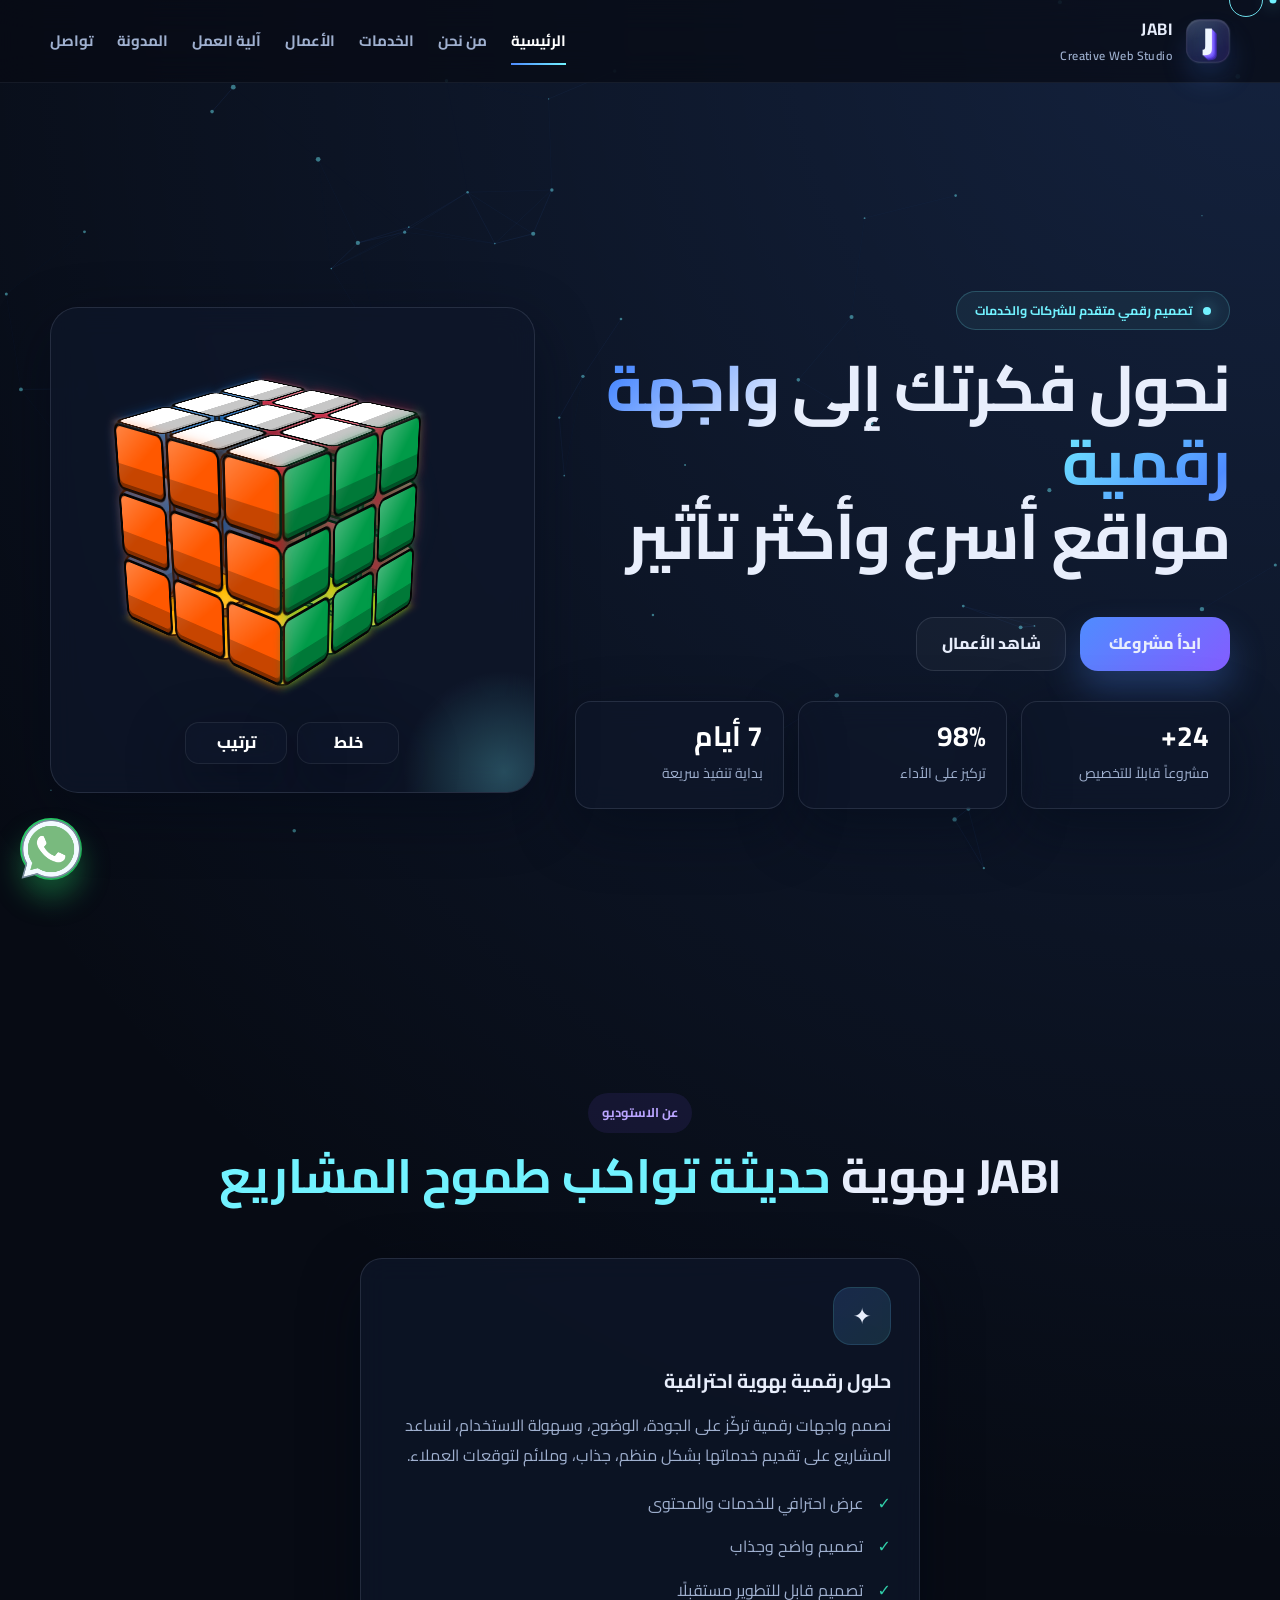
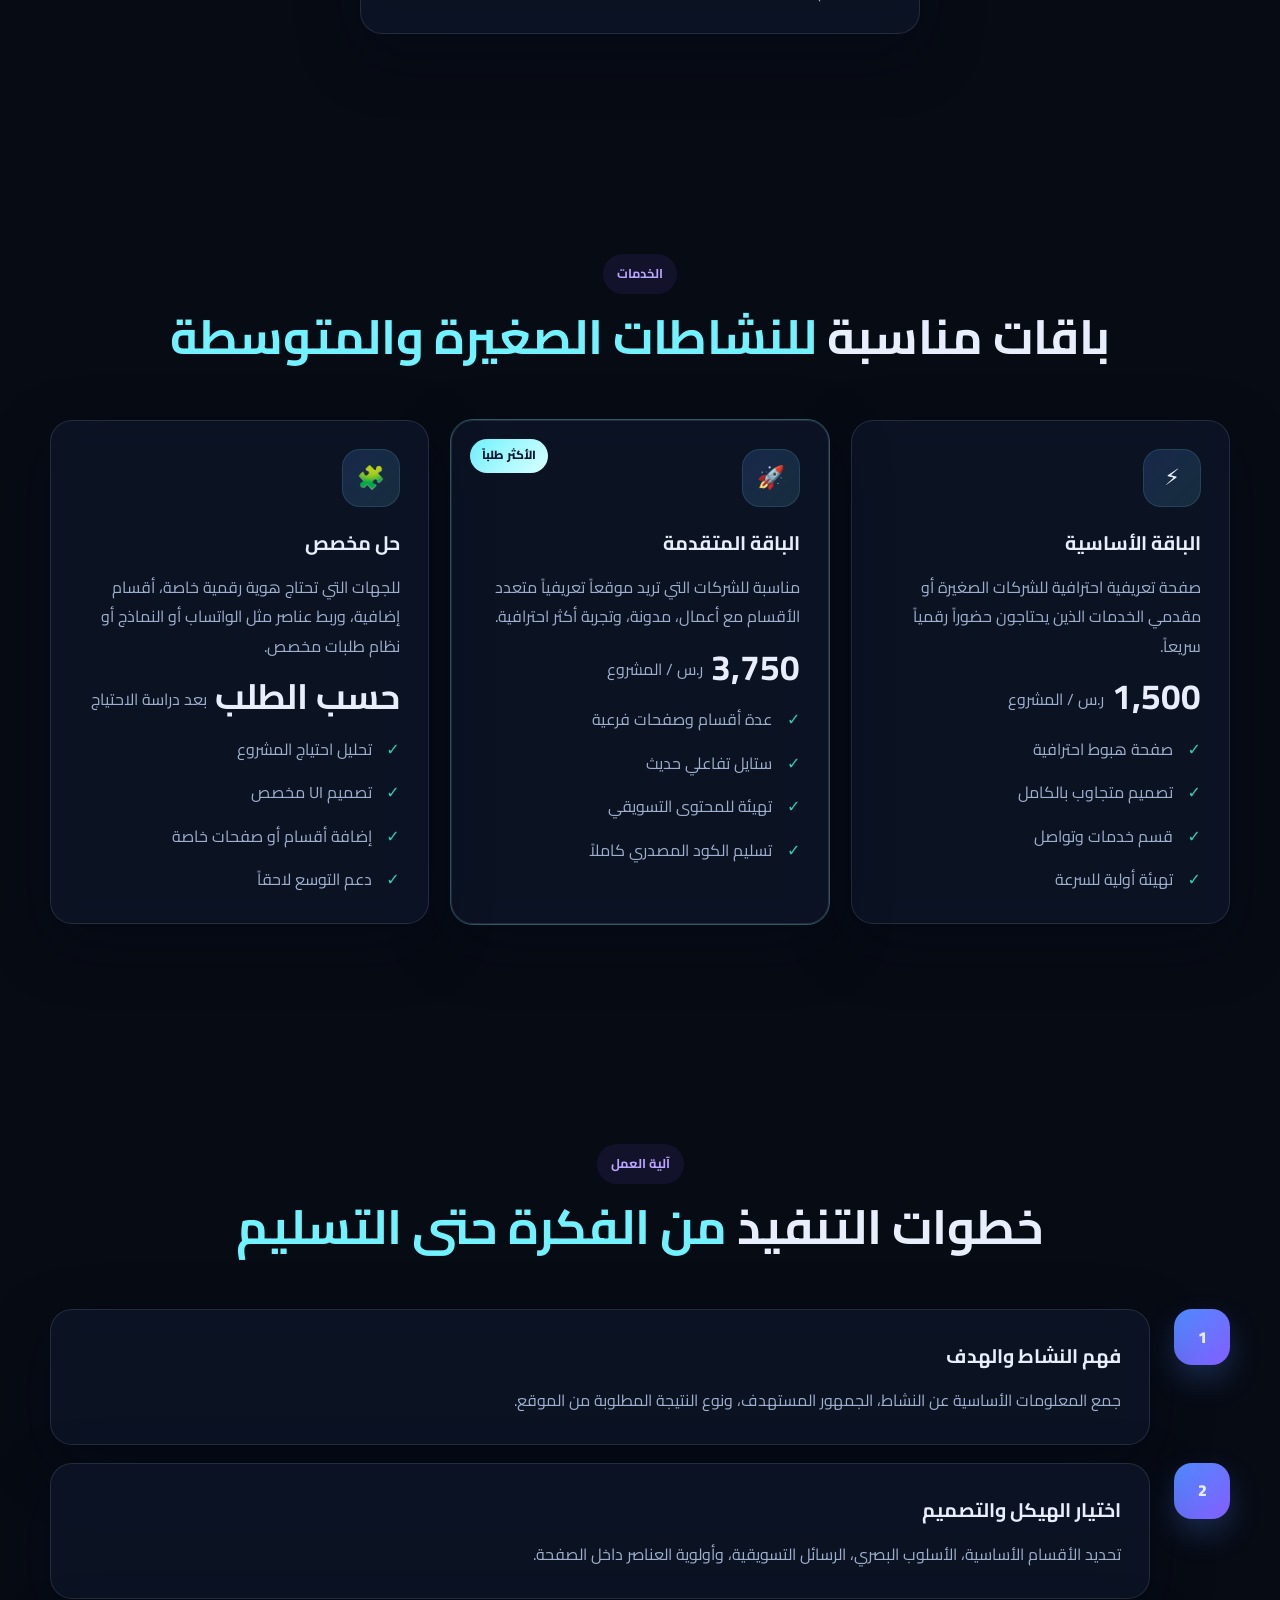
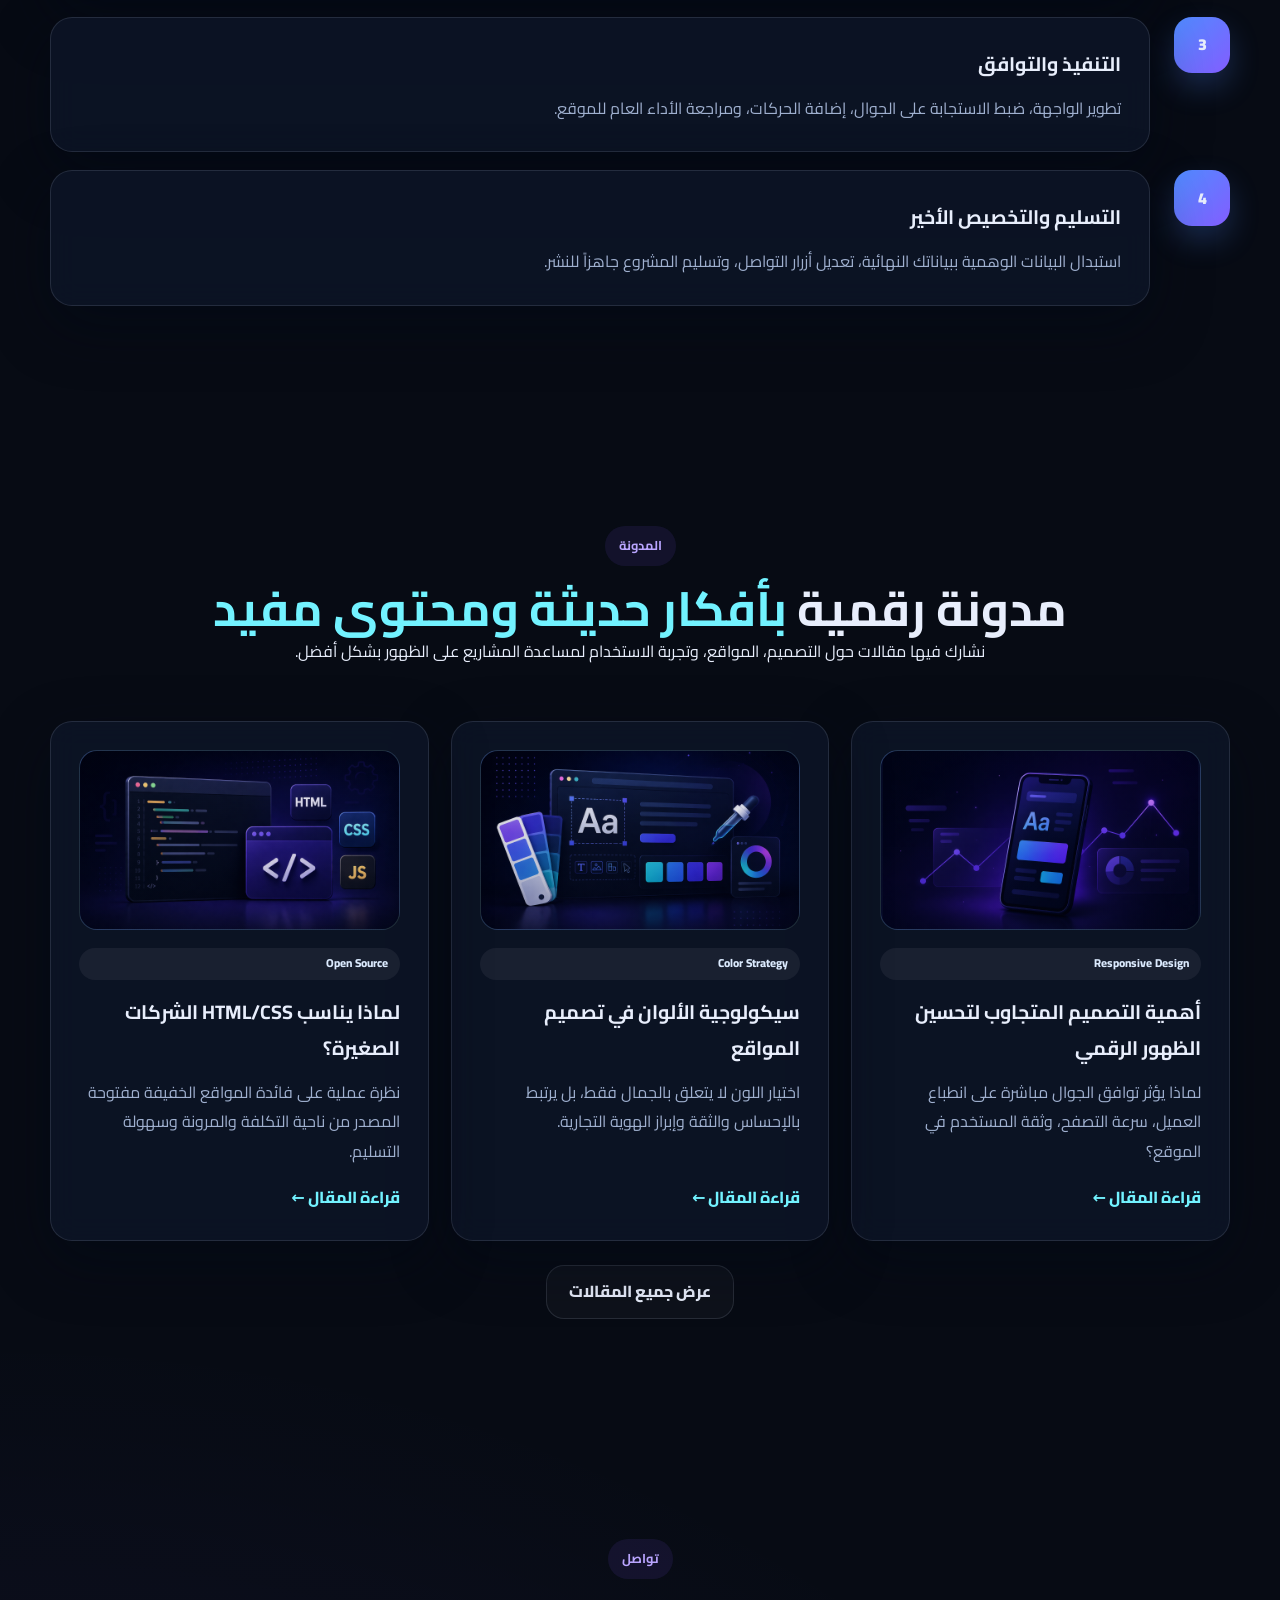
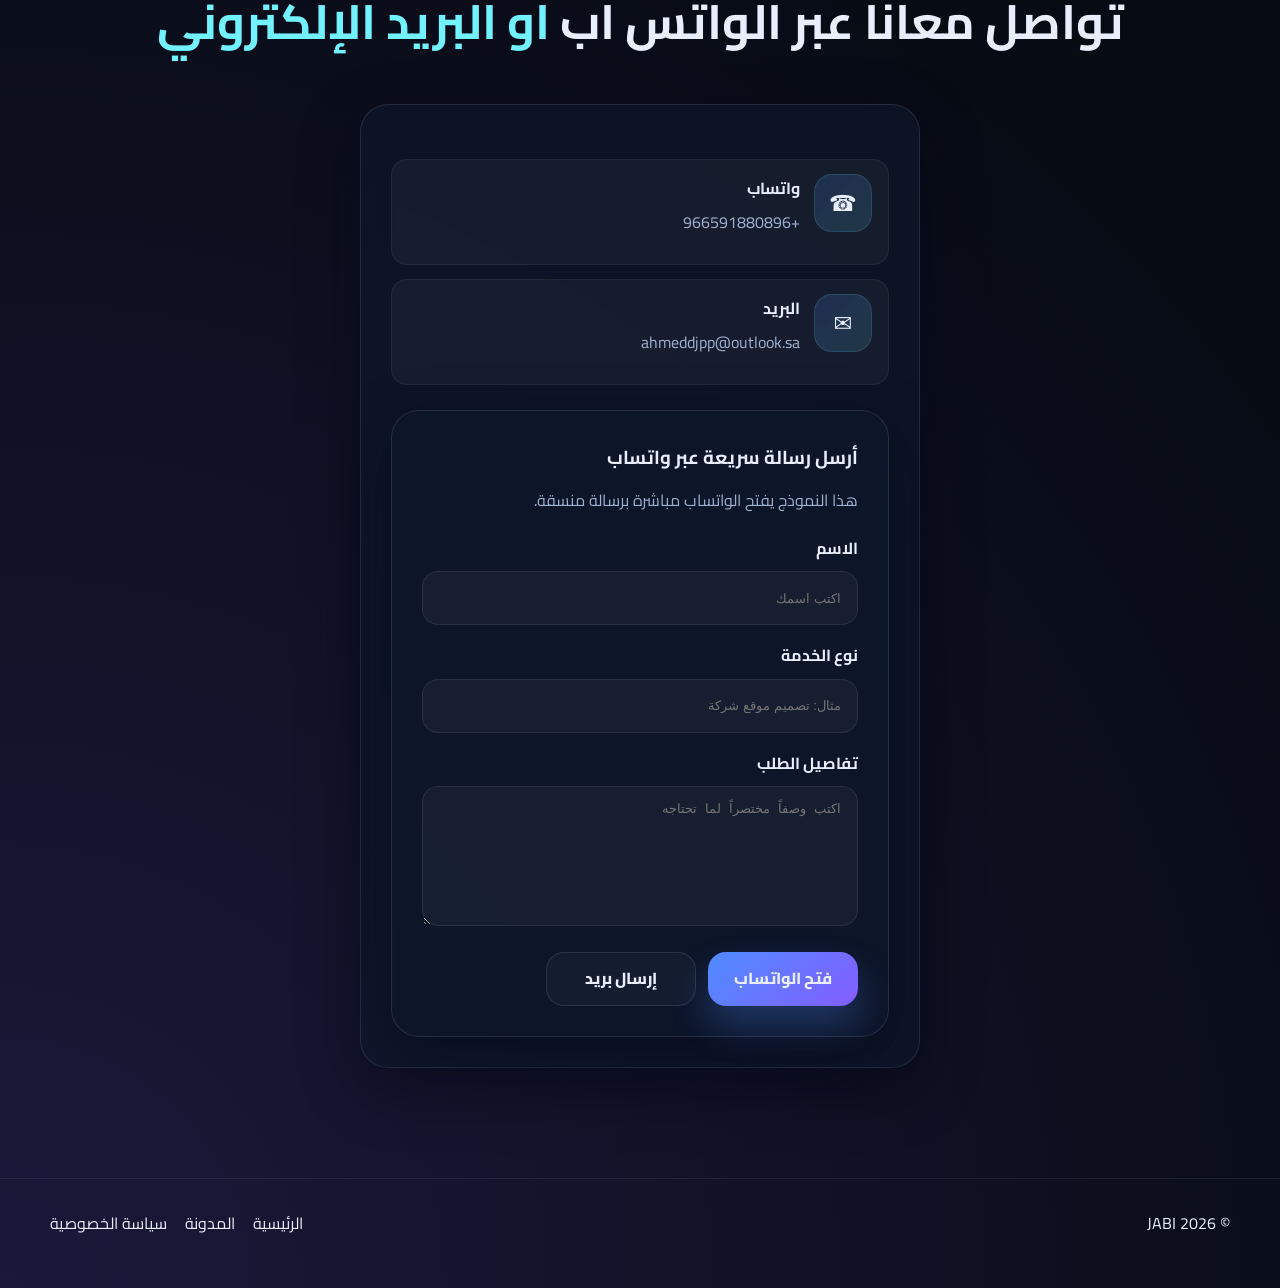
==== index.html @ 1939f1b7 "Add files via upload" ====
<!DOCTYPE html>
<html lang="ar" dir="rtl">
<head>
  <meta charset="UTF-8">
  <meta name="viewport" content="width=device-width, initial-scale=1.0">
  <meta name="description" content="JABI - استوديو تصميم وتطوير مواقع إلكترونية بواجهة مستقبلية عصرية، مستوحى من أسلوب المشاريع الإبداعية التفاعلية.">
  <meta name="keywords" content="JABI, تصميم مواقع, تطوير مواقع, واجهات مستخدم, مواقع احترافية, HTML, CSS, JavaScript">
  <meta name="theme-color" content="#070b14">
  <title>JABI | Creative Web Studio</title>
  <link rel="manifest" href="manifest.json">
  <link rel="stylesheet" href="styles.css">
  <link rel="preconnect" href="https://fonts.googleapis.com">
  <link rel="preconnect" href="https://fonts.gstatic.com" crossorigin>
  <link href="https://fonts.googleapis.com/css2?family=Cairo:wght@400;600;700;800;900&family=Tajawal:wght@400;500;700;800&display=swap" rel="stylesheet">
</head>
<body>
  <div id="cur"></div>
  <div id="cur-dot"></div>
  <div id="progress"></div>
  <canvas id="bg-canvas"></canvas>

  <header class="topbar">
    <div class="container">
      <a class="brand" href="#hero" aria-label="العودة للرئيسية">
        <span class="brand-mark"></span>
        <span class="brand-text">
          <strong>JABI</strong>
          <span>Creative Web Studio</span>
        </span>
      </a>

      <button class="nav-toggle glass" aria-label="فتح القائمة">
        <span></span>
        <span></span>
        <span></span>
      </button>

      <nav class="nav-menu">
        <a href="#hero">الرئيسية</a>
        <a href="#about">من نحن</a>
        <a href="#services">الخدمات</a>
        <a href="#work">الأعمال</a>
        <a href="#process">آلية العمل</a>
        <a href="#blog">المدونة</a>
        <a href="#contact">تواصل</a>
      </nav>
    </div>
  </header>

  <main class="page-shell">
    <section class="hero" id="hero">
      <div class="container hero-grid">
        <div class="hero-copy reveal">
          <div class="badge"><span class="badge-dot"></span> تصميم رقمي متقدم للشركات والخدمات</div>
          <h1 class="hero-title">
            نحول فكرتك إلى <span class="gradient-text">واجهة رقمية</span><br>
            <span class="type-line" id="typed-text"></span>
          </h1>
          
          <div class="hero-actions">
            <a href="#contact" class="btn btn-primary">ابدأ مشروعك</a>
            <a href="#work" class="btn btn-secondary">شاهد الأعمال</a>
          </div>
          <div class="hero-metrics">
            <div class="metric glass">
              <strong data-count="24" data-suffix="+">0</strong>
              <span>مشروعاً قابلاً للتخصيص</span>
            </div>
            <div class="metric glass">
              <strong data-count="98" data-suffix="%">0</strong>
              <span>تركيز على الأداء</span>
            </div>
            <div class="metric glass">
              <strong data-count="7" data-suffix=" أيام">0</strong>
              <span>بداية تنفيذ سريعة</span>
            </div>
          </div>
        </div>

        <div class="hero-stage reveal">
          <div class="hero-panel glass">
            <div class="cube-shell">
              <div style="margin-bottom: 40px;" class="cube-scene" id="cubeWrapper" aria-label="مكعب روبيك تفاعلي كامل" tabindex="0" >
                <div class="cube-aura" aria-hidden="true"></div>
                <div class="cube-viewport">
                  <div class="cube-3d" id="cube3d"></div>
                </div>
              </div>

              <div class="cube-toolbar">
                <button class="cube-action glass" id="cubeScrambleBtn" type="button">خلط</button>
                <button class="cube-action glass" id="cubeSolveBtn" type="button">ترتيب</button>
              </div>
              
  
          </div>
        </div>
      </div>
    </section>

    <section class="section" id="about">
      <div class="container">
        <div class="section-head reveal">
          <div class="section-kicker">عن الاستوديو</div>
          <h2 class="section-title"> JABI بهوية <span>حديثة تواكب طموح المشاريع</span></h2>
        </div>

        <div class="grid-2">
          <div class="card glass reveal">
            <div class="icon-box">✦</div>
            <h3>حلول رقمية بهوية احترافية</h3>
            <p>نصمم واجهات رقمية تركّز على الجودة، الوضوح، وسهولة الاستخدام، لنساعد المشاريع على تقديم خدماتها بشكل منظم، جذاب، وملائم لتوقعات العملاء.</p>
            <ul class="check-list">
              <li>عرض احترافي للخدمات والمحتوى</li>
              <li>تصميم واضح وجذاب</li>
              <li>تصميم قابل للتطوير مستقبلًا</li>
            </ul>
          </div>

         
        </div>
      </div>
    </section>

    <section class="section" id="services">
      <div class="container">
        <div class="section-head reveal">
          <div class="section-kicker">الخدمات</div>
          <h2 class="section-title">باقات مناسبة <span>للنشاطات الصغيرة والمتوسطة</span></h2>
        </div>

        <div class="grid-3">
          <article class="card glass package-card reveal">
            <div class="icon-box">⚡</div>
            <h3>الباقة الأساسية</h3>
            <p>صفحة تعريفية احترافية للشركات الصغيرة أو مقدمي الخدمات الذين يحتاجون حضوراً رقمياً سريعاً.</p>
            <div class="price"><strong>1,500</strong><span>ر.س / المشروع</span></div>
            <ul class="check-list">
              <li>صفحة هبوط احترافية</li>
              <li>تصميم متجاوب بالكامل</li>
              <li>قسم خدمات وتواصل</li>
              <li>تهيئة أولية للسرعة</li>
            </ul>
          </article>

          <article class="card glass package-card popular reveal">
            <span class="package-badge">الأكثر طلباً</span>
            <div class="icon-box">🚀</div>
            <h3>الباقة المتقدمة</h3>
            <p>مناسبة للشركات التي تريد موقعاً تعريفياً متعدد الأقسام مع أعمال، مدونة، وتجربة أكثر احترافية.</p>
            <div class="price"><strong>3,750</strong><span>ر.س / المشروع</span></div>
            <ul class="check-list">
              <li>عدة أقسام وصفحات فرعية</li>
              <li>ستايل تفاعلي حديث</li>
              <li>تهيئة للمحتوى التسويقي</li>
              <li>تسليم الكود المصدري كاملاً</li>
            </ul>
          </article>

          <article class="card glass package-card reveal">
            <div class="icon-box">🧩</div>
            <h3>حل مخصص</h3>
            <p>للجهات التي تحتاج هوية رقمية خاصة، أقسام إضافية، وربط عناصر مثل الواتساب أو النماذج أو نظام طلبات مخصص.</p>
            <div class="price"><strong>حسب الطلب</strong><span>بعد دراسة الاحتياج</span></div>
            <ul class="check-list">
              <li>تحليل احتياج المشروع</li>
              <li>تصميم UI مخصص</li>
              <li>إضافة أقسام أو صفحات خاصة</li>
              <li>دعم التوسع لاحقاً</li>
            </ul>
          </article>
        </div>
      </div>
    </section>

    

    <section class="section" id="process">
      <div class="container">
        <div class="section-head reveal">
          <div class="section-kicker">آلية العمل</div>
          <h2 class="section-title">خطوات التنفيذ <span>من الفكرة حتى التسليم</span></h2>
        </div>

        <div class="timeline">
          <div class="timeline-item reveal">
            <div class="timeline-num">1</div>
            <div class="card glass">
              <h3>فهم النشاط والهدف</h3>
              <p>جمع المعلومات الأساسية عن النشاط، الجمهور المستهدف، ونوع النتيجة المطلوبة من الموقع.</p>
            </div>
          </div>
          <div class="timeline-item reveal">
            <div class="timeline-num">2</div>
            <div class="card glass">
              <h3>اختيار الهيكل والتصميم</h3>
              <p>تحديد الأقسام الأساسية، الأسلوب البصري، الرسائل التسويقية، وأولوية العناصر داخل الصفحة.</p>
            </div>
          </div>
          <div class="timeline-item reveal">
            <div class="timeline-num">3</div>
            <div class="card glass">
              <h3>التنفيذ والتوافق</h3>
              <p>تطوير الواجهة، ضبط الاستجابة على الجوال، إضافة الحركات، ومراجعة الأداء العام للموقع.</p>
            </div>
          </div>
          <div class="timeline-item reveal">
            <div class="timeline-num">4</div>
            <div class="card glass">
              <h3>التسليم والتخصيص الأخير</h3>
              <p>استبدال البيانات الوهمية ببياناتك النهائية، تعديل أزرار التواصل، وتسليم المشروع جاهزاً للنشر.</p>
            </div>
          </div>
        </div>
      </div>
    </section>

    <section class="section" id="blog">
      <div class="container">
        <div class="section-head reveal">
          <div class="section-kicker">المدونة</div>
          <h2 class="section-title">مدونة رقمية <span>بأفكار حديثة ومحتوى مفيد</span></h2>
          <p>نشارك فيها مقالات حول التصميم، المواقع، وتجربة الاستخدام لمساعدة المشاريع على الظهور بشكل أفضل.</p>
         </div>

        <div class="grid-3 blog-grid">
          <a class="card glass reveal" href="post1_responsive_seo.html">
            <div class="post-thumb"><img src="pic/num1.png"> </div>
            <span class="post-tag">Responsive Design</span>
            <h3>أهمية التصميم المتجاوب لتحسين الظهور الرقمي</h3>
            <p>لماذا يؤثر توافق الجوال مباشرة على انطباع العميل، سرعة التصفح، وثقة المستخدم في الموقع؟</p>
            <span class="read-link">قراءة المقال ←</span>
          </a>

          <a class="card glass reveal" href="post2_color_psychology.html">
            <div class="post-thumb"><img src="pic/num2.png"></div>
            <span class="post-tag">Color Strategy</span>
            <h3>سيكولوجية الألوان في تصميم المواقع</h3>
            <p>اختيار اللون لا يتعلق بالجمال فقط، بل يرتبط بالإحساس والثقة وإبراز الهوية التجارية.</p>
            <span class="read-link">قراءة المقال ←</span>
          </a>

          <a class="card glass reveal" href="post3_open_source_advantage.html">
            <div class="post-thumb"><img src="pic/num3.png"></div>
            <span class="post-tag">Open Source</span>
            <h3>لماذا يناسب HTML/CSS الشركات الصغيرة؟</h3>
            <p>نظرة عملية على فائدة المواقع الخفيفة مفتوحة المصدر من ناحية التكلفة والمرونة وسهولة التسليم.</p>
            <span class="read-link">قراءة المقال ←</span>
          </a>
        </div>

        <div class="hero-actions" style="justify-content:center; margin-top: 24px;">
          <a href="blog.html" class="btn btn-secondary">عرض جميع المقالات</a>
        </div>
      </div>
    </section>

    <section class="section" id="contact">
      <div class="container">
        <div class="section-head reveal">
          <div class="section-kicker">تواصل</div>
          <h2 class="section-title">تواصل معانا عبر الواتس اب  <span>او البريد الإلكتروني</span></h2>
        </div>

        <div class="contact-wrap">
          <div class="contact-copy glass reveal">
            <div class="contact-list" style="margin-bottom: 5%;">
              <div class="contact-item">
                <div class="icon-box">☎</div>
                <div>
                  <strong>واتساب</strong>
                  <a href="https://wa.me/966591880896" target="_blank" rel="noopener">+966591880896</a>
                </div>
              </div>
              <div class="contact-item">
                <div class="icon-box">✉</div>
                <div>
                  <strong>البريد</strong>
                  <a href="mailto:ahmeddjpp@outlook.sa">ahmeddjpp@outlook.sa</a>
                </div>
              </div>
            
          </div>

          <div class="contact-card glass reveal">
            <h3>أرسل رسالة سريعة عبر واتساب</h3>
            <p style="color: var(--muted); margin: 10px 0 18px;">هذا النموذج يفتح الواتساب مباشرة برسالة منسقة.</p>
            <form id="contact-form">
              <div class="field">
                <label for="name">الاسم</label>
                <input id="name" name="name" type="text" placeholder="اكتب اسمك">
              </div>
              <div class="field">
                <label for="service">نوع الخدمة</label>
                <input id="service" name="service" type="text" placeholder="مثال: تصميم موقع شركة">
              </div>
              <div class="field">
                <label for="message">تفاصيل الطلب</label>
                <textarea id="message" name="message" placeholder="اكتب وصفاً مختصراً لما تحتاجه"></textarea>
              </div>
              <div class="contact-actions">
                <button class="btn btn-primary" href="https://wa.me/966591880896" type="submit" >فتح الواتساب</button>
                <a class="btn btn-secondary" href="mailto:ahmedjpp@outloock.sa">إرسال بريد</a>
              </div>
            </form>
          </div>
        </div>
      </div>
    </section>
  </main>

  <footer class="footer">
    <div class="container footer-row">
      <p>© <span id="currentYear"></span> JABI</p>
      <div class="footer-links">
        <a href="index.html">الرئيسية</a>
        <a href="blog.html">المدونة</a>
        <a href="privacy.html">سياسة الخصوصية</a>
      </div>
    </div>
  </footer>

  <a class="whatsapp-float" href="https://wa.me/966591880896" aria-label="واتساب" target="_blank" rel="noopener"><img src="icons/whatsapp_480px.png"></a>
  <script src="script.js"></script>
  <script>
  document.getElementById("currentYear").textContent = new Date().getFullYear();
</script>
</body>
</html>
---- styles.css ----
:root {
  --bg: #070b14;
  --bg-soft: #0c1324;
  --panel: rgba(15, 23, 42, 0.72);
  --panel-strong: rgba(15, 23, 42, 0.95);
  --line: rgba(148, 163, 184, 0.18);
  --text: #e8eefc;
  --muted: #9fb0cf;
  --accent: #4f8cff;
  --accent-2: #72f2ff;
  --accent-3: #835dff;
  --success: #31d0aa;
  --warning: #ffd166;
  --shadow: 0 20px 60px rgba(2, 8, 23, 0.45);
  --radius-xl: 28px;
  --radius-lg: 22px;
  --radius-md: 16px;
  --container: 1180px;
}

* {
  box-sizing: border-box;
  margin: 0;
  padding: 0;
}

html {
  scroll-behavior: smooth;
}

body {
  font-family: 'Cairo', 'Tajawal', system-ui, sans-serif;
  background:
    radial-gradient(circle at top right, rgba(79, 140, 255, 0.18), transparent 25%),
    radial-gradient(circle at bottom left, rgba(131, 93, 255, 0.16), transparent 25%),
    var(--bg);
  color: var(--text);
  line-height: 1.85;
  overflow-x: hidden;
}

body.touch-device {
  cursor: auto;
}

body:not(.touch-device) {
  cursor: none;
}

a,
button {
  color: inherit;
  text-decoration: none;
}

button {
  font: inherit;
  border: 0;
  background: none;
}

img {
  max-width: 100%;
  display: block;
}

ul {
  list-style: none;
}

.container {
  width: min(var(--container), calc(100% - 32px));
  margin: 0 auto;
}

#bg-canvas,
#progress,
#cur,
#cur-dot {
  position: fixed;
  z-index: 9999;
}

#bg-canvas {
  inset: 0;
  width: 100%;
  height: 100%;
  pointer-events: none;
  z-index: 0;
}

#progress {
  top: 0;
  right: 0;
  height: 3px;
  width: 0;
  background: linear-gradient(90deg, var(--accent), var(--accent-2), var(--accent-3));
  box-shadow: 0 0 18px rgba(114, 242, 255, 0.5);
}

#cur,
#cur-dot {
  pointer-events: none;
  transform: translate(-50%, -50%);
  transition: width .2s ease, height .2s ease, border-color .2s ease, opacity .2s ease;
}

#cur {
  width: 34px;
  height: 34px;
  border: 1.5px solid rgba(114, 242, 255, 0.9);
  border-radius: 50%;
  mix-blend-mode: screen;
}

#cur-dot {
  width: 7px;
  height: 7px;
  border-radius: 50%;
  background: var(--accent-2);
  box-shadow: 0 0 18px rgba(114, 242, 255, 0.7);
}

body.touch-device #cur,
body.touch-device #cur-dot {
  display: none;
}

body.link-hover #cur,
body.button-hover #cur {
  width: 52px;
  height: 52px;
  border-color: rgba(79, 140, 255, 0.95);
}

.page-shell,
.footer {
  position: relative;
  z-index: 1;
}

.glass {
  background: var(--panel);
  border: 1px solid var(--line);
  box-shadow: var(--shadow);
  backdrop-filter: blur(14px);
}

.topbar {
  position: sticky;
  top: 0;
  z-index: 1000;
  border-bottom: 1px solid rgba(148, 163, 184, 0.1);
  background: rgba(7, 11, 20, 0.72);
  backdrop-filter: blur(16px);
}

.topbar .container {
  display: flex;
  align-items: center;
  justify-content: space-between;
  gap: 24px;
  min-height: 82px;
}

.brand {
  display: flex;
  align-items: center;
  gap: 14px;
  font-weight: 800;
  letter-spacing: 0.4px;
}

.brand-mark {
  width: 44px;
  height: 44px;
  border-radius: 14px;
  position: relative;
  display: grid;
  place-items: center;
  perspective: 700px;
  transform-style: preserve-3d;
  overflow: visible;
}

.brand-mark::before,
.brand-mark::after {
  position: absolute;
  inset: 0;
  border-radius: 14px;
}

.brand-mark::after {
  content: "";
  z-index: 1;
  background:
    linear-gradient(160deg, rgba(255,255,255,0.16), rgba(255,255,255,0.04) 38%, rgba(255,255,255,0) 72%),
    linear-gradient(135deg, rgba(79, 140, 255, 0.18), rgba(131, 93, 255, 0.22));
  border: 1px solid rgba(255,255,255,0.12);
  box-shadow:
    inset 0 1px 0 rgba(255,255,255,0.08),
    0 16px 28px rgba(79, 140, 255, 0.18);
  transform: translateZ(-2px);
}

.brand-mark::before {
  content: "J";
  z-index: 2;
  inset: -1px;
  display: flex;
  align-items: center;
  justify-content: center;
  font-family: 'Cairo', 'Tajawal', system-ui, sans-serif;
  font-size: 2.35rem;
  font-weight: 900;
  line-height: 1;
  color: #eff6ff;
  text-shadow:
    1px 1px 0 #8f72ff,
    2px 2px 0 #7a61ff,
    3px 3px 0 #674ef0,
    4px 4px 0 #5038cb,
    5px 5px 0 #3d2aa0,
    6px 6px 16px rgba(20, 10, 68, 0.62),
    0 0 18px rgba(114, 242, 255, 0.28);
  transform-style: preserve-3d;
  transform-origin: center center;
  animation: brandJOrbit 4.8s linear infinite;
}

@keyframes brandJOrbit {
  from { transform: translateZ(18px) rotateX(-14deg) rotateY(0deg); }
  to { transform: translateZ(18px) rotateX(-14deg) rotateY(360deg); }
}

.brand-text strong {
  display: block;
  font-size: 1.05rem;
}

.brand-text span {
  display: block;
  color: var(--muted);
  font-size: 0.76rem;
  font-weight: 600;
}

.nav-toggle {
  display: none;
  width: 46px;
  height: 46px;
  border-radius: 14px;
  border: 1px solid var(--line);
  align-items: center;
  justify-content: center;
  flex-direction: column;
  gap: 5px;
}

.nav-toggle span {
  width: 20px;
  height: 2px;
  background: #fff;
  transition: 0.25s ease;
}

.nav-toggle.active span:nth-child(1) { transform: translateY(7px) rotate(45deg); }
.nav-toggle.active span:nth-child(2) { opacity: 0; }
.nav-toggle.active span:nth-child(3) { transform: translateY(-7px) rotate(-45deg); }

.nav-menu {
  display: flex;
  align-items: center;
  gap: 24px;
}

.nav-menu a {
  color: var(--muted);
  font-weight: 700;
  font-size: 0.94rem;
  position: relative;
  transition: color .25s ease;
}

.nav-menu a::after {
  content: "";
  position: absolute;
  bottom: -10px;
  right: 0;
  width: 0;
  height: 2px;
  background: linear-gradient(90deg, var(--accent), var(--accent-2));
  transition: width .25s ease;
}

.nav-menu a:hover,
.nav-menu a.active {
  color: #fff;
}

.nav-menu a:hover::after,
.nav-menu a.active::after {
  width: 100%;
}

.hero {
  min-height: 100vh;
  display: flex;
  align-items: center;
  padding: 64px 0 30px;
}

.hero-grid {
  display: grid;
  grid-template-columns: 1.15fr 0.85fr;
  gap: 40px;
  align-items: center;
}

.hero-copy {
  position: relative;
}

.badge {
  display: inline-flex;
  align-items: center;
  gap: 10px;
  border: 1px solid rgba(114, 242, 255, 0.2);
  background: rgba(114, 242, 255, 0.06);
  border-radius: 999px;
  padding: 7px 18px;
  color: var(--accent-2);
  font-size: 0.78rem;
  font-weight: 700;
  margin-bottom: 22px;
}

.badge-dot {
  width: 8px;
  height: 8px;
  border-radius: 50%;
  background: var(--accent-2);
  box-shadow: 0 0 16px rgba(114, 242, 255, 0.6);
  animation: pulse 1.8s infinite;
}

@keyframes pulse {
  0%,100% { transform: scale(1); opacity: 1; }
  50% { transform: scale(0.75); opacity: 0.55; }
}

.hero-title {
  font-size: clamp(2.3rem, 5vw, 4.8rem);
  line-height: 1.15;
  margin-bottom: 18px;
  letter-spacing: -1px;
}

.gradient-text {
  background: linear-gradient(135deg, var(--accent-2), var(--accent), #fff);
  -webkit-background-clip: text;
  -webkit-text-fill-color: transparent;
  background-clip: text;
}

.type-line {
  display: inline-block;
  min-height: 1.4em;
}

.hero-subtitle {
  max-width: 650px;
  color: var(--muted);
  font-size: 1.08rem;
}

.hero-actions {
  display: flex;
  flex-wrap: wrap;
  gap: 14px;
  margin-top: 28px;
}

.btn {
  display: inline-flex;
  align-items: center;
  justify-content: center;
  gap: 10px;
  min-width: 150px;
  min-height: 54px;
  border-radius: 18px;
  padding: 0 22px;
  font-weight: 800;
  transition: transform .25s ease, box-shadow .25s ease, border-color .25s ease;
}

.btn:hover {
  transform: translateY(-3px);
}

.btn-primary {
  background: linear-gradient(135deg, var(--accent), var(--accent-3));
  box-shadow: 0 20px 36px rgba(79, 140, 255, 0.28);
}

.btn-secondary {
  border: 1px solid var(--line);
  background: rgba(255, 255, 255, 0.03);
}

.hero-metrics {
  display: grid;
  grid-template-columns: repeat(3, 1fr);
  gap: 14px;
  margin-top: 30px;
}

.metric {
  padding: 20px;
  border-radius: var(--radius-md);
}

.metric strong {
  display: block;
  font-size: 1.75rem;
  line-height: 1;
  margin-bottom: 8px;
  color: #fff;
}

.metric span {
  color: var(--muted);
  font-size: 0.88rem;
}

.hero-stage {
  position: relative;
}

.hero-panel {
  padding: 28px;
  border-radius: var(--radius-xl);
  position: relative;
  overflow: hidden;
}

.hero-panel::before {
  content: "";
  position: absolute;
  inset: auto -80px -90px auto;
  width: 220px;
  height: 220px;
  background: radial-gradient(circle, rgba(114, 242, 255, 0.25), transparent 65%);
}

.cube-shell {
  display: grid;
  justify-items: center;
  gap: 14px;
}

.cube-scene {
  margin: 12px auto 0;
  width: min(100%, 320px);
  aspect-ratio: 1;
  position: relative;
  display: grid;
  place-items: center;
  user-select: none;
  touch-action: none;
  border-radius: 32px;
}

.cube-aura {
  position: absolute;
  inset: 24px;
  border-radius: 50%;
  background: radial-gradient(circle at 50% 50%, rgba(79, 140, 255, .28), rgba(114, 242, 255, .12) 42%, transparent 72%);
  filter: blur(10px);
  animation: cubeAura 4s ease-in-out infinite;
  pointer-events: none;
}

@keyframes cubeAura {
  0%, 100% { transform: scale(1); opacity: .88; }
  50% { transform: scale(1.08); opacity: 1; }
}

.cube-viewport {
  width: 240px;
  height: 240px;
  perspective: 960px;
  perspective-origin: 50% 50%;
  display: flex;
  align-items: center;
  justify-content: center;
  cursor: grab;
}

.cube-viewport:active {
  cursor: grabbing;
}

#cube3d {
  width: 0;
  height: 0;
  transform-style: preserve-3d;
  transform: rotateX(-22deg) rotateY(45deg);
  will-change: transform;
}

.cubie {
  position: absolute;
  width: 66px;
  height: 66px;
  margin: -33px 0 0 -33px;
  transform-style: preserve-3d;
}

.cubie-face {
  position: absolute;
  width: 66px;
  height: 66px;
  border-radius: 9px;
  border: 3px solid #050505;
  backface-visibility: visible;
}

.gloss {
  position: absolute;
  inset: 0;
  border-radius: 6px;
  background: linear-gradient(135deg, rgba(255,255,255,.27) 0%, transparent 52%);
  pointer-events: none;
  z-index: 1;
}

.shine {
  position: absolute;
  bottom: 0;
  left: 0;
  right: 0;
  height: 38%;
  border-radius: 0 0 6px 6px;
  background: rgba(0,0,0,.22);
  pointer-events: none;
  z-index: 1;
}

.fc-green { background: #009B48; box-shadow: inset 0 -4px 0 rgba(0,0,0,.35), 0 0 12px rgba(0,155,72,.55); }
.fc-blue { background: #0051A2; box-shadow: inset 0 -4px 0 rgba(0,0,0,.35), 0 0 12px rgba(0,81,162,.55); }
.fc-red { background: #C41E3A; box-shadow: inset 0 -4px 0 rgba(0,0,0,.35), 0 0 12px rgba(196,30,58,.5); }
.fc-orange { background: #FF5800; box-shadow: inset 0 -4px 0 rgba(0,0,0,.35), 0 0 12px rgba(255,88,0,.45); }
.fc-white { background: #fff !important; box-shadow: inset 0 -4px 0 rgba(0,0,0,.15), 0 0 8px rgba(255,255,255,.3); }
.fc-yellow { background: #FFD500 !important; box-shadow: inset 0 -4px 0 rgba(0,0,0,.35), 0 0 12px rgba(255,213,0,.55); }
.fc-inner {
  background: transparent !important;
  box-shadow: none !important;
  border-color: transparent !important;
  opacity: 0;
}

.cube-toolbar {
  display: flex;
  gap: 10px;
  flex-wrap: wrap;
  justify-content: center;
}

.cube-action {
  min-width: 102px;
  min-height: 42px;
  border-radius: 14px;
  padding: 0 16px;
  border: 1px solid rgba(255,255,255,0.08);
  color: #fff;
  font-weight: 800;
  cursor: pointer;
  transition: transform .25s ease, border-color .25s ease, box-shadow .25s ease, opacity .25s ease;
}

.cube-action:hover:not(:disabled) {
  transform: translateY(-2px);
  border-color: rgba(114, 242, 255, 0.28);
  box-shadow: 0 14px 24px rgba(2, 8, 23, 0.28);
}

.cube-action:disabled {
  opacity: 0.58;
  cursor: wait;
}

.cube-helper {
  margin: 0 auto;
  width: fit-content;
  max-width: 100%;
  text-align: center;
  color: var(--muted);
  font-size: 0.9rem;
  padding: 8px 14px;
  border-radius: 999px;
  border: 1px solid rgba(255,255,255,0.08);
  background: rgba(255,255,255,0.03);
}

.cube-status {
  min-height: 22px;
  color: #dfe9ff;
  font-size: 0.88rem;
  font-weight: 700;
  letter-spacing: 0.2px;
}

.panel-note {
  display: grid;
  gap: 14px;
}

.note-item {
  padding: 14px 16px;
  border-radius: 18px;
  background: rgba(255,255,255,0.04);
  border: 1px solid rgba(255,255,255,0.06);
}

.note-item strong {
  display: block;
  margin-bottom: 4px;
}

.note-item span {
  color: var(--muted);
  font-size: 0.92rem;
}

.section {
  padding: 110px 0;
}

.section-head {
  text-align: center;
  margin-bottom: 54px;
}

.section-kicker {
  display: inline-block;
  padding: 8px 14px;
  border-radius: 999px;
  background: rgba(131, 93, 255, 0.1);
  color: #baa5ff;
  font-size: 0.8rem;
  font-weight: 700;
  margin-bottom: 14px;
}

.section-title {
  font-size: clamp(1.9rem, 4vw, 3rem);
  line-height: 1.2;
}

.section-title span {
  color: var(--accent-2);
}

.section-desc {
  max-width: 760px;
  margin: 14px auto 0;
  color: var(--muted);
}

.grid-2,
.grid-3,
.grid-4 {
  display: grid;
  gap: 22px;
}

.grid-2 { grid-template-columns: repeat(2, 1fr); }
.grid-3 { grid-template-columns: repeat(3, 1fr); }
.grid-4 { grid-template-columns: repeat(4, 1fr); }

.card {
  border-radius: var(--radius-lg);
  padding: 28px;
  transition: transform .3s ease, border-color .3s ease, box-shadow .3s ease;
}

.card:hover {
  transform: translateY(-8px);
  border-color: rgba(114, 242, 255, 0.24);
  box-shadow: 0 24px 48px rgba(2, 8, 23, 0.4);
}

.icon-box {
  width: 58px;
  height: 58px;
  border-radius: 18px;
  display: grid;
  place-items: center;
  margin-bottom: 18px;
  font-size: 1.4rem;
  background: linear-gradient(135deg, rgba(79,140,255,0.18), rgba(114,242,255,0.12));
  border: 1px solid rgba(114,242,255,0.12);
}

.card h3 {
  font-size: 1.22rem;
  margin-bottom: 12px;
}

.card p,
.card li,
.timeline p,
.article-body p,
.article-body li,
.policy-content p,
.policy-content li,
.footer-copy,
.contact-copy p {
  color: var(--muted);
}

.stats-list {
  display: grid;
  grid-template-columns: repeat(2, 1fr);
  gap: 18px;
}

.stat-box {
  padding: 24px;
  border-radius: var(--radius-lg);
}

.stat-box strong {
  font-size: 2rem;
  display: block;
  line-height: 1;
  margin-bottom: 10px;
}

.check-list {
  display: grid;
  gap: 14px;
  margin-top: 18px;
}

.check-list li {
  position: relative;
  padding-right: 28px;
}

.check-list li::before {
  content: "✓";
  position: absolute;
  right: 0;
  top: 0;
  color: var(--success);
  font-weight: 900;
}

.package-card {
  position: relative;
  overflow: hidden;
}

.package-card.popular {
  outline: 1px solid rgba(114, 242, 255, 0.34);
}

.package-badge {
  position: absolute;
  top: 18px;
  left: 18px;
  padding: 6px 12px;
  border-radius: 999px;
  font-size: 0.74rem;
  font-weight: 800;
  color: #001633;
  background: linear-gradient(135deg, var(--accent-2), #d9ffff);
}

.price {
  display: flex;
  align-items: flex-end;
  gap: 8px;
  margin: 18px 0 20px;
}

.price strong {
  font-size: 2.2rem;
  line-height: 1;
}

.price span {
  color: var(--muted);
}

.timeline {
  display: grid;
  gap: 18px;
}

.timeline-item {
  display: grid;
  grid-template-columns: 64px 1fr;
  gap: 16px;
  align-items: start;
}

.timeline-num {
  width: 56px;
  height: 56px;
  border-radius: 18px;
  display: grid;
  place-items: center;
  font-weight: 900;
  background: linear-gradient(135deg, var(--accent), var(--accent-3));
  box-shadow: 0 14px 30px rgba(79,140,255,0.24);
}

.project-card {
  overflow: hidden;
}

.project-thumb {
  height: 190px;
  border-radius: 18px;
  margin-bottom: 18px;
  position: relative;
  overflow: hidden;
  background: linear-gradient(135deg, rgba(79,140,255,0.18), rgba(131,93,255,0.25));
}

.project-thumb::before,
.project-thumb::after {
  content: "";
  position: absolute;
  inset: 18px;
  border-radius: 18px;
  border: 1px solid rgba(255,255,255,0.08);
}

.project-thumb::after {
  inset: auto 20px 20px auto;
  width: 54%;
  height: 38%;
  background: linear-gradient(135deg, rgba(7,11,20,0.8), rgba(30,41,59,0.8));
  box-shadow: 0 18px 30px rgba(2,8,23,0.35);
}

.project-tag,
.post-tag {
  display: inline-flex;
  padding: 5px 12px;
  border-radius: 999px;
  font-size: 0.72rem;
  font-weight: 800;
  background: rgba(255,255,255,0.06);
  color: #dbeafe;
  margin-bottom: 14px;
}

.project-meta {
  display: flex;
  flex-wrap: wrap;
  gap: 8px;
  margin-top: 14px;
}

.project-meta span {
  padding: 4px 10px;
  border-radius: 999px;
  background: rgba(255,255,255,0.05);
  color: var(--muted);
  font-size: 0.75rem;
}

.blog-grid .card {
  display: flex;
  flex-direction: column;
}

.post-thumb {
  width: 100%;
  aspect-ratio: 16 / 9;
  min-height: 180px;
  height: auto;
  margin-bottom: 18px;
  border-radius: 18px;
  background:
    linear-gradient(145deg, rgba(79,140,255,0.28), rgba(114,242,255,0.08)),
    linear-gradient(0deg, rgba(7,11,20,0.6), rgba(7,11,20,0.6));
  border: 1px solid rgba(255,255,255,0.06);
  position: relative;
  overflow: hidden;
}

.post-thumb::before {
  content: "";
  position: absolute;
  inset: 0;
  border-radius: 18px;
  background: linear-gradient(180deg, rgba(7,11,20,0.04), rgba(7,11,20,0.18));
  opacity: 1;
  z-index: 1;
  pointer-events: none;
}

.post-thumb img {
  position: absolute;
  inset: 0;
  width: 100%;
  height: 100%;
  display: block;
  object-fit: cover;
  object-position: center;
  z-index: 0;
}

.read-link {
  display: inline-flex;
  align-items: center;
  gap: 8px;
  margin-top: auto;
  padding-top: 16px;
  font-weight: 800;
  color: var(--accent-2);
}

.contact-wrap {
  display: grid;
  grid-template-columns: minmax(0, 560px);
  justify-content: center;
  gap: 24px;
}

.contact-copy,
.contact-card {
  width: min(100%, 560px);
  margin-inline: auto;
  padding: 30px;
  border-radius: var(--radius-xl);
}

.contact-list {
  display: grid;
  gap: 14px;
  margin-top: 24px;
}

.contact-item {
  display: flex;
  gap: 14px;
  align-items: flex-start;
  padding: 14px 16px;
  border-radius: 16px;
  background: rgba(255,255,255,0.04);
  border: 1px solid rgba(255,255,255,0.06);
}

.contact-item strong {
  display: block;
  margin-bottom: 4px;
}

.contact-item a,
.contact-item span {
  color: var(--muted);
}

.contact-card .field {
  margin-bottom: 16px;
}

.contact-card label {
  display: block;
  margin-bottom: 8px;
  font-weight: 700;
}

.contact-card input,
.contact-card textarea {
  width: 100%;
  min-height: 54px;
  border-radius: 16px;
  border: 1px solid rgba(255,255,255,0.08);
  background: rgba(255,255,255,0.04);
  color: var(--text);
  padding: 14px 16px;
  outline: none;
}

.contact-card textarea {
  min-height: 140px;
  resize: vertical;
}

.contact-card input:focus,
.contact-card textarea:focus {
  border-color: rgba(114, 242, 255, 0.35);
  box-shadow: 0 0 0 4px rgba(114, 242, 255, 0.08);
}

.contact-actions {
  display: flex;
  flex-wrap: wrap;
  gap: 12px;
  margin-top: 8px;
}

.footer {
  border-top: 1px solid rgba(148, 163, 184, 0.12);
  padding: 30px 0 50px;
}

.footer-row {
  display: flex;
  align-items: center;
  justify-content: space-between;
  gap: 20px;
  flex-wrap: wrap;
}

.footer-copy {
  font-size: 0.92rem;
}

.footer-links {
  display: flex;
  gap: 18px;
  flex-wrap: wrap;
}

.reveal {
  opacity: 0;
  transform: translateY(26px);
  transition: opacity .7s ease, transform .7s ease;
}

.reveal.visible {
  opacity: 1;
  transform: translateY(0);
}

.page-hero {
  padding: 120px 0 46px;
}

.page-hero-box {
  padding: 34px;
  border-radius: var(--radius-xl);
}

.page-hero h1,
.article-header h1,
.policy-content h1 {
  font-size: clamp(2rem, 4vw, 3.3rem);
  line-height: 1.18;
  margin-bottom: 12px;
}

.page-hero p,
.article-header p,
.policy-meta {
  color: var(--muted);
}

.article-layout,
.policy-content {
  max-width: 860px;
  margin: 0 auto;
  padding-bottom: 80px;
}

.article-card,
.policy-card {
  padding: 34px;
  border-radius: var(--radius-xl);
}

.article-cover {
  width: 100%;
  aspect-ratio: 16 / 9;
  min-height: 260px;
  border-radius: 22px;
  margin: 24px 0 30px;
  background:
    radial-gradient(circle at top right, rgba(114, 242, 255, 0.18), transparent 25%),
    linear-gradient(145deg, rgba(79,140,255,0.28), rgba(131,93,255,0.18));
  border: 1px solid rgba(255,255,255,0.08);
  position: relative;
  overflow: hidden;
}

.article-cover::before {
  content: "";
  position: absolute;
  inset: 0;
  background: linear-gradient(180deg, rgba(7,11,20,0.04), rgba(7,11,20,0.18));
  z-index: 1;
  pointer-events: none;
}

.article-cover img {
  position: absolute;
  inset: 0;
  width: 100%;
  height: 100%;
  display: block;
  object-fit: cover;
  object-position: center;
}

.article-body h2,
.policy-content h2 {
  margin: 26px 0 10px;
  font-size: 1.55rem;
}

.article-body ul,
.article-body ol,
.policy-content ul {
  padding-right: 24px;
  margin: 10px 0 18px;
}

.article-body li,
.policy-content li {
  margin-bottom: 8px;
}

.note-box {
  margin: 18px 0 28px;
  padding: 18px 20px;
  border-radius: 18px;
  border: 1px solid rgba(255, 209, 102, 0.22);
  background: rgba(255, 209, 102, 0.08);
  color: #ffe7a8;
}

.whatsapp-float {
  position: fixed;
  left: 20px;
  bottom: 20px;
  z-index: 1001;
  width: 62px;
  height: 62px;
  border-radius: 50%;
  display: grid;
  place-items: center;
  font-size: 1.5rem;
  background: linear-gradient(135deg, #25D366, #1da851);
  box-shadow: 0 18px 28px rgba(37, 211, 102, 0.35);
}



/* توسيط قسم عن الاستوديو */
#about .grid-2 {
  grid-template-columns: 1fr;
  justify-items: center;
  max-width: 760px;
  margin-inline: auto;
}

#about .card,
#about .stats-list {
  width: 100%;
  margin-inline: auto;
}

#about .card {
  max-width: 560px;
}

#about .stats-list {
  max-width: 760px;
}

@media (max-width: 1024px) {
  .hero-grid,
  .grid-4,
  .contact-wrap,
  .grid-2,
  .grid-3 {
    grid-template-columns: 1fr 1fr;
  }

  .hero-grid,
  .contact-wrap {
    grid-template-columns: 1fr;
  }

  .hero {
    min-height: auto;
    padding-top: 110px;
    padding-bottom: 40px;
  }
}

@media (max-width: 860px) {
  .nav-toggle {
    display: inline-flex;
  }

  .nav-menu {
    position: fixed;
    top: 82px;
    right: 16px;
    left: 16px;
    padding: 18px;
    border-radius: 24px;
    background: rgba(6, 10, 18, 0.95);
    border: 1px solid rgba(148, 163, 184, 0.16);
    display: none;
    flex-direction: column;
    align-items: stretch;
    gap: 6px;
  }

  .nav-menu.open {
    display: flex;
  }

  .nav-menu a {
    padding: 12px 14px;
    border-radius: 14px;
    background: rgba(255,255,255,0.03);
  }

  .nav-menu a::after {
    display: none;
  }

  .hero-metrics,
  .stats-list,
  .grid-2,
  .grid-3,
  .grid-4,
  .contact-wrap {
    grid-template-columns: 1fr;
  }

  .timeline-item {
    grid-template-columns: 1fr;
  }

  .timeline-num {
    width: 52px;
    height: 52px;
  }

  .section {
    padding: 88px 0;
  }

  .page-hero {
    padding-top: 110px;
  }
}

@media (max-width: 640px) {
  .topbar .container {
    min-height: 74px;
  }

  .hero-title {
    font-size: 2rem;
  }

  .hero-subtitle {
    font-size: 1rem;
  }

  .btn {
    width: 100%;
  }

  .hero-panel,
  .card,
  .contact-card,
  .contact-copy,
  .page-hero-box,
  .article-card,
  .policy-card {
    padding: 22px;
  }

  .cube-scene {
    width: min(100%, 260px);
  }

  .cube-action {
    min-width: 92px;
  }

  .article-cover {
    height: 210px;
  }
}

@media (max-width: 768px) {
  .post-thumb,
  .article-cover {
    aspect-ratio: 16 / 10;
    min-height: auto;
  }
}
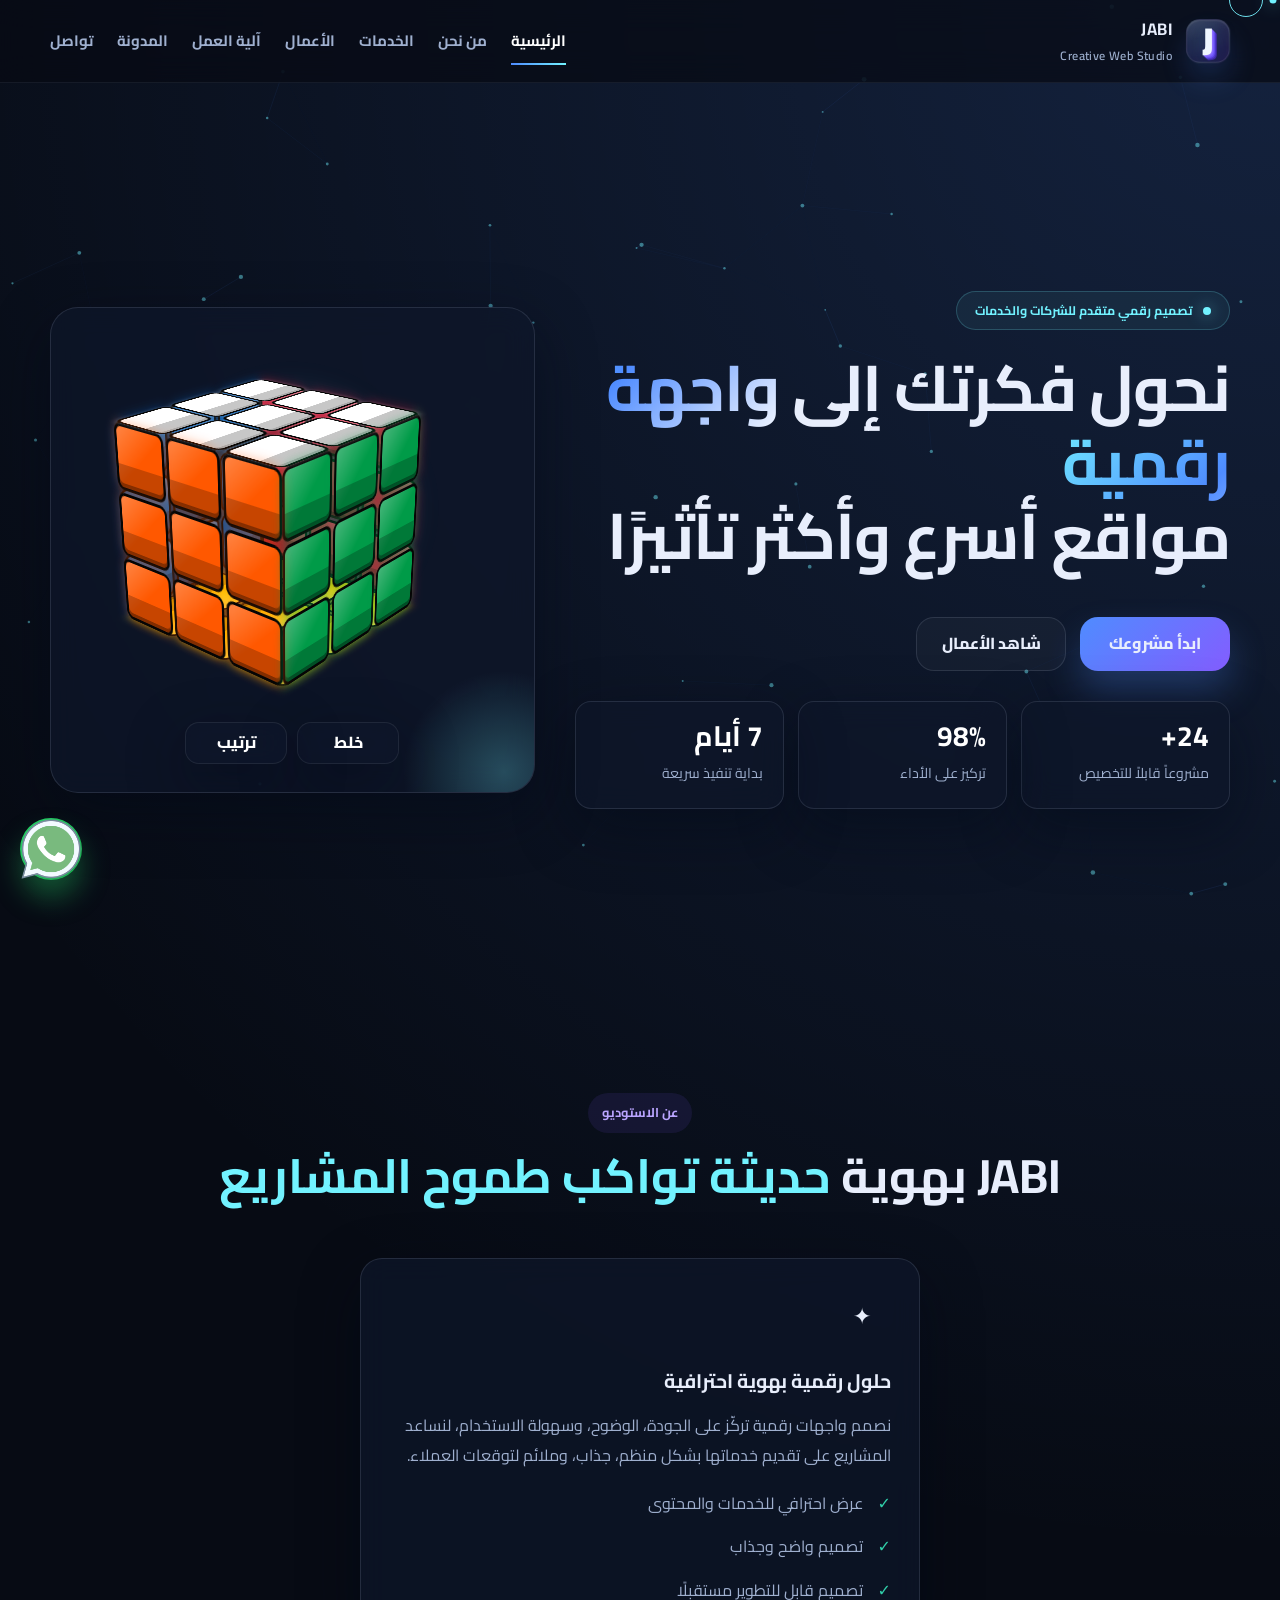
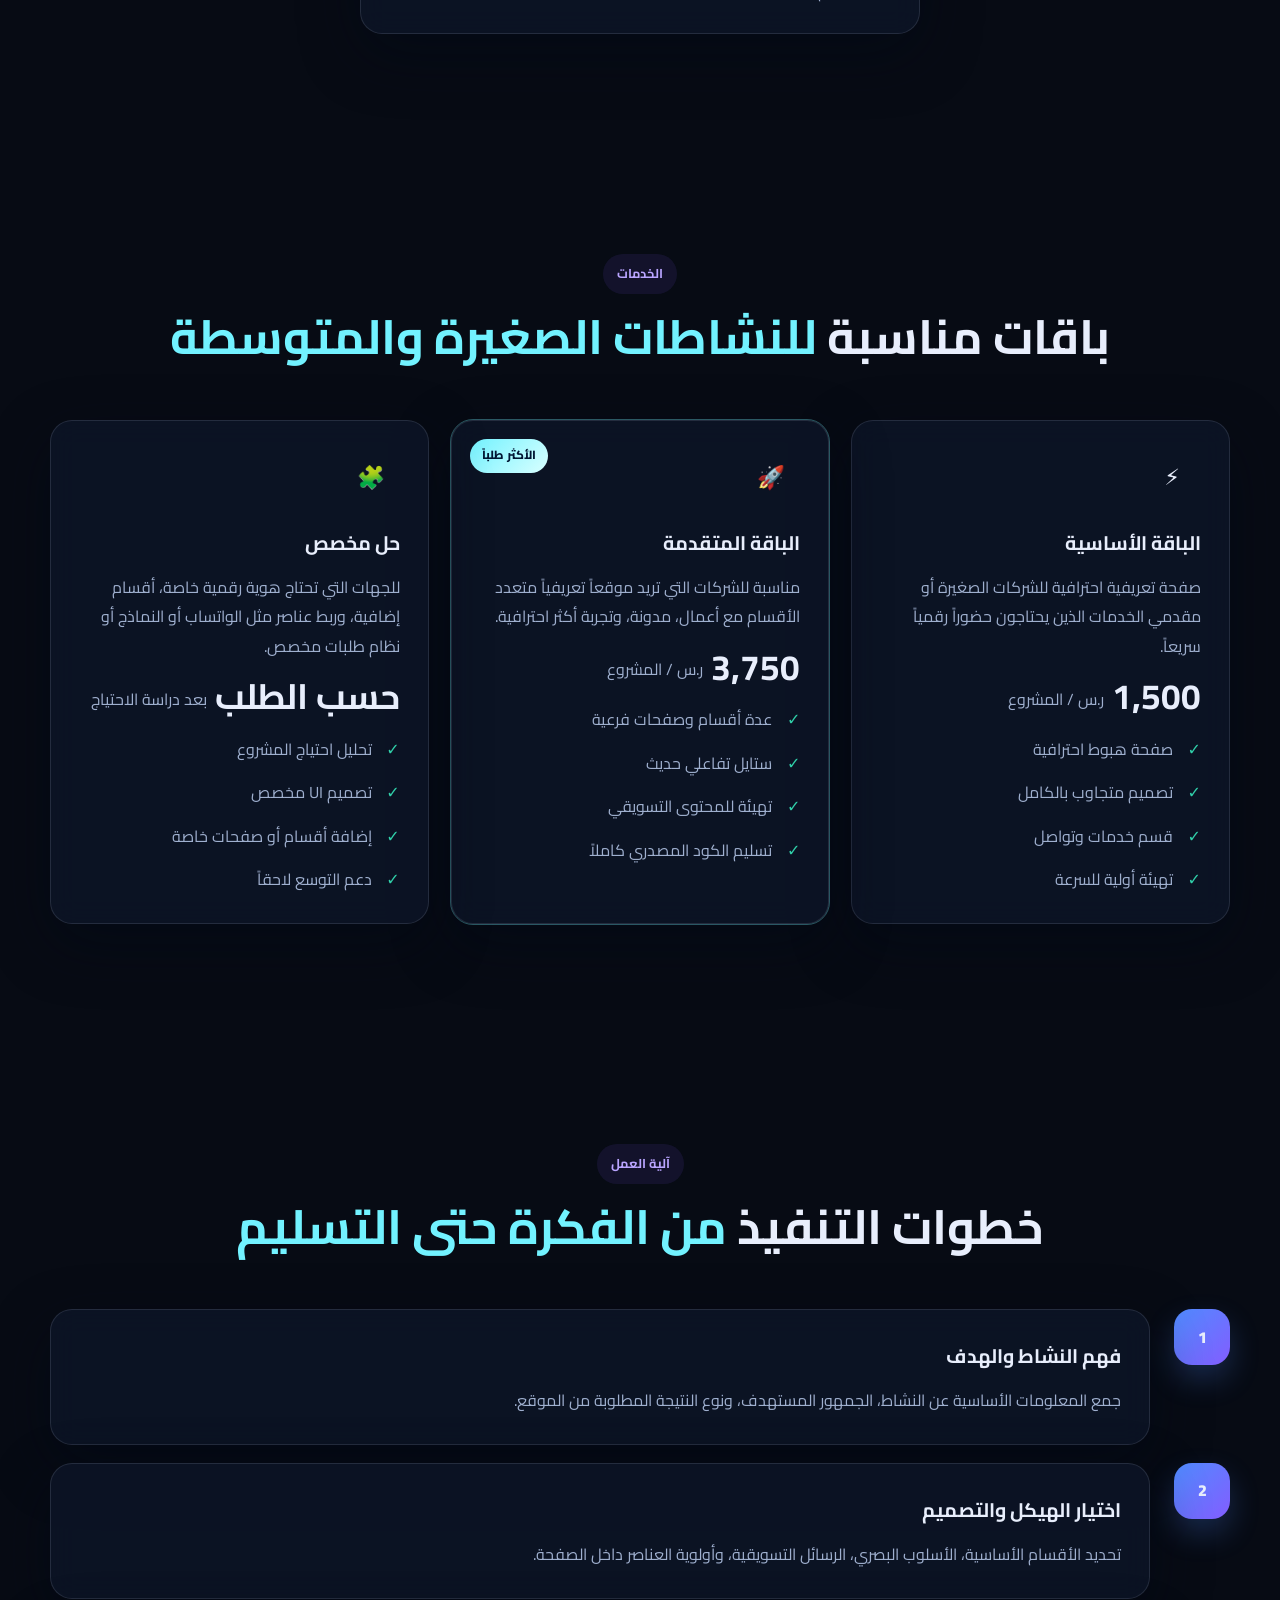
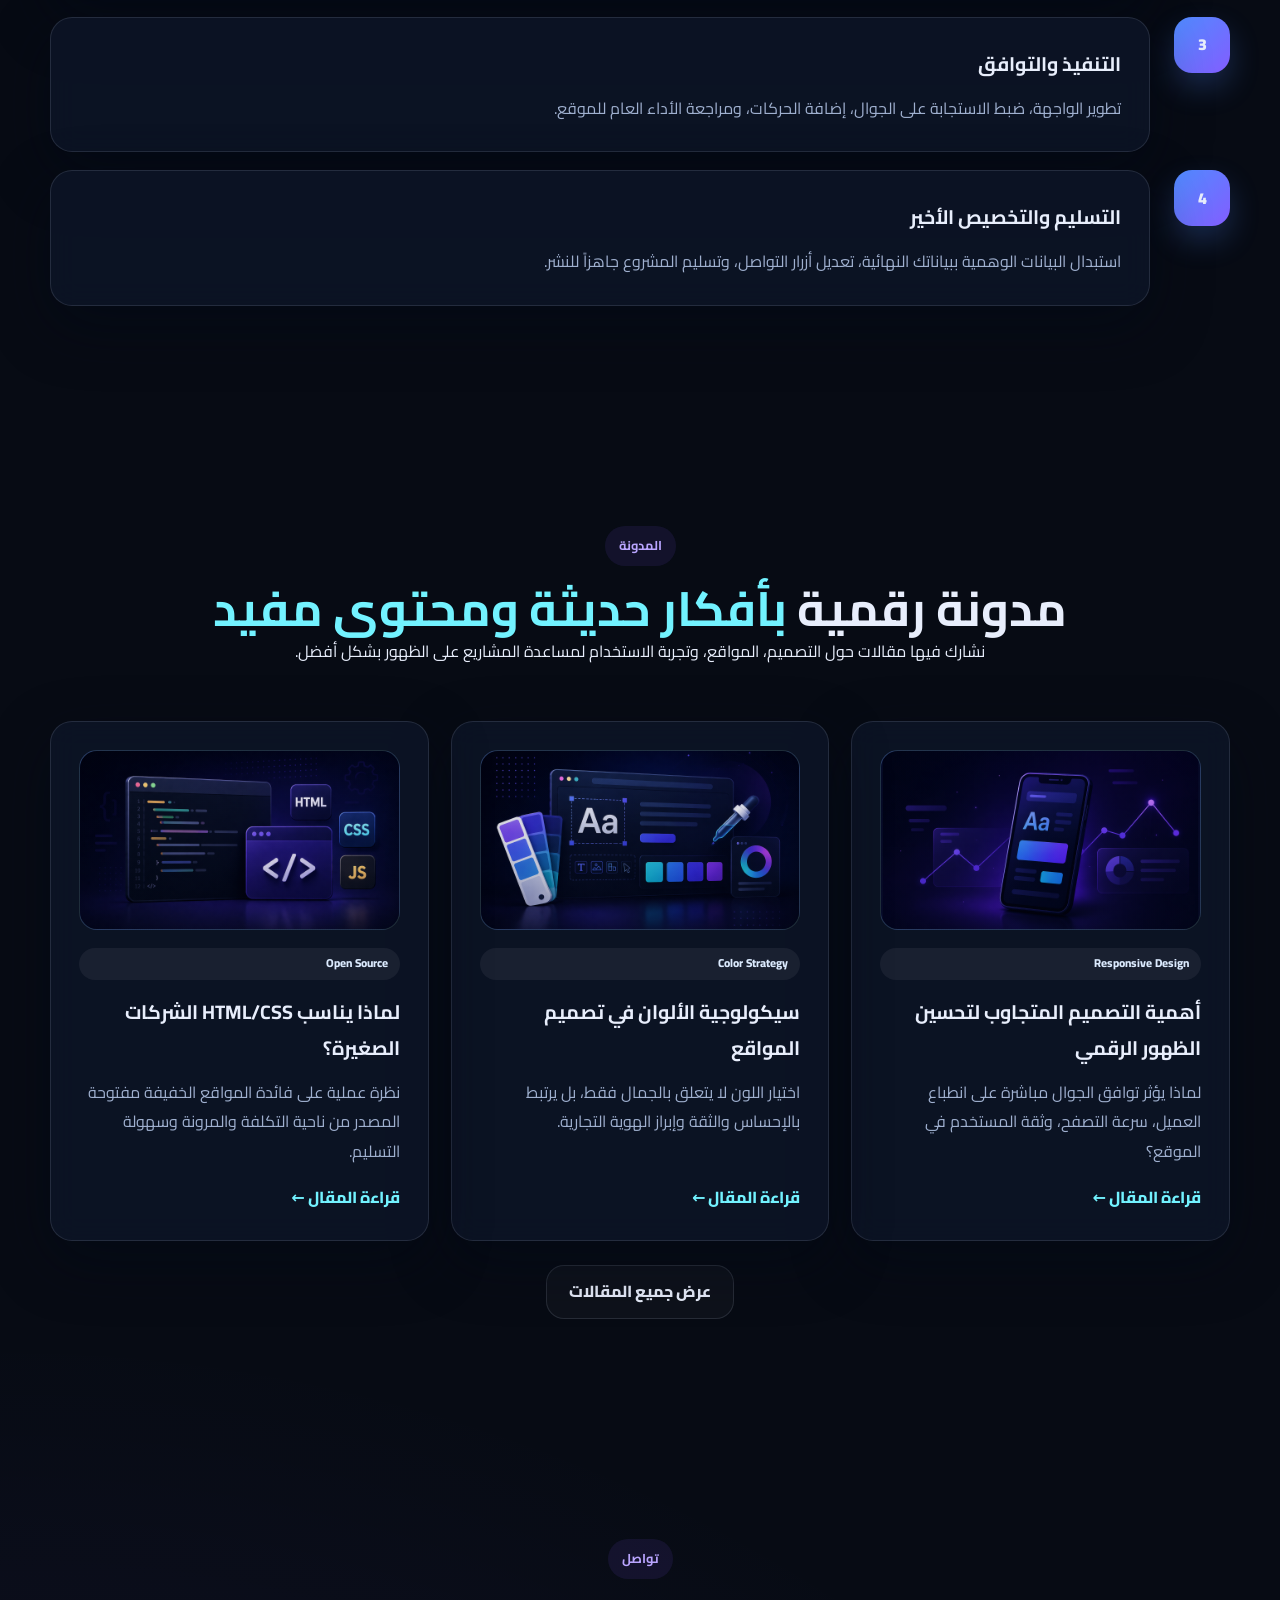
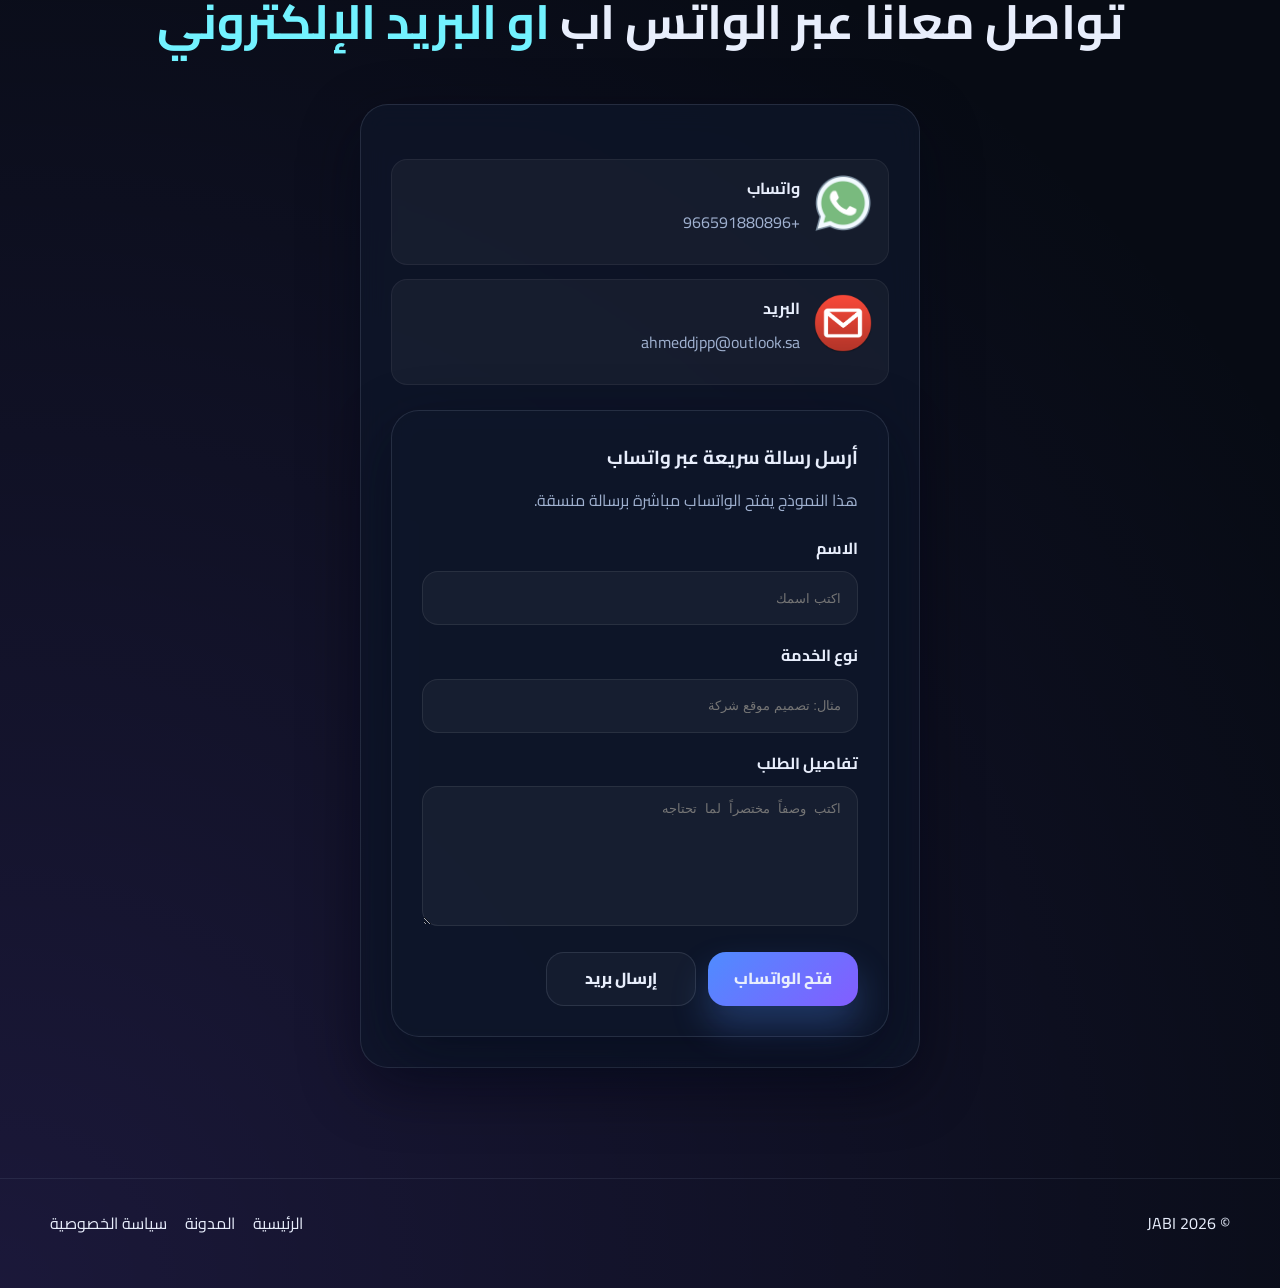
==== commit 33077cd5: "Add files via upload" ====
--- a/index.html
+++ b/index.html
@@ -266,14 +266,15 @@
           <div class="contact-copy glass reveal">
             <div class="contact-list" style="margin-bottom: 5%;">
               <div class="contact-item">
-                <div class="icon-box">☎</div>
+                <div class="icon-box"><img src="icons/whatsapp_480px.png"></div>
                 <div>
                   <strong>واتساب</strong>
                   <a href="https://wa.me/966591880896" target="_blank" rel="noopener">+966591880896</a>
                 </div>
               </div>
               <div class="contact-item">
-                <div class="icon-box">✉</div>
+                <div class="icon-box"><img src="icons/Email.png
+                  "></div>
                 <div>
                   <strong>البريد</strong>
                   <a href="mailto:ahmeddjpp@outlook.sa">ahmeddjpp@outlook.sa</a>
--- a/styles.css
+++ b/styles.css
@@ -699,8 +699,7 @@
   place-items: center;
   margin-bottom: 18px;
   font-size: 1.4rem;
-  background: linear-gradient(135deg, rgba(79,140,255,0.18), rgba(114,242,255,0.12));
-  border: 1px solid rgba(114,242,255,0.12);
+
 }
 
 .card h3 {
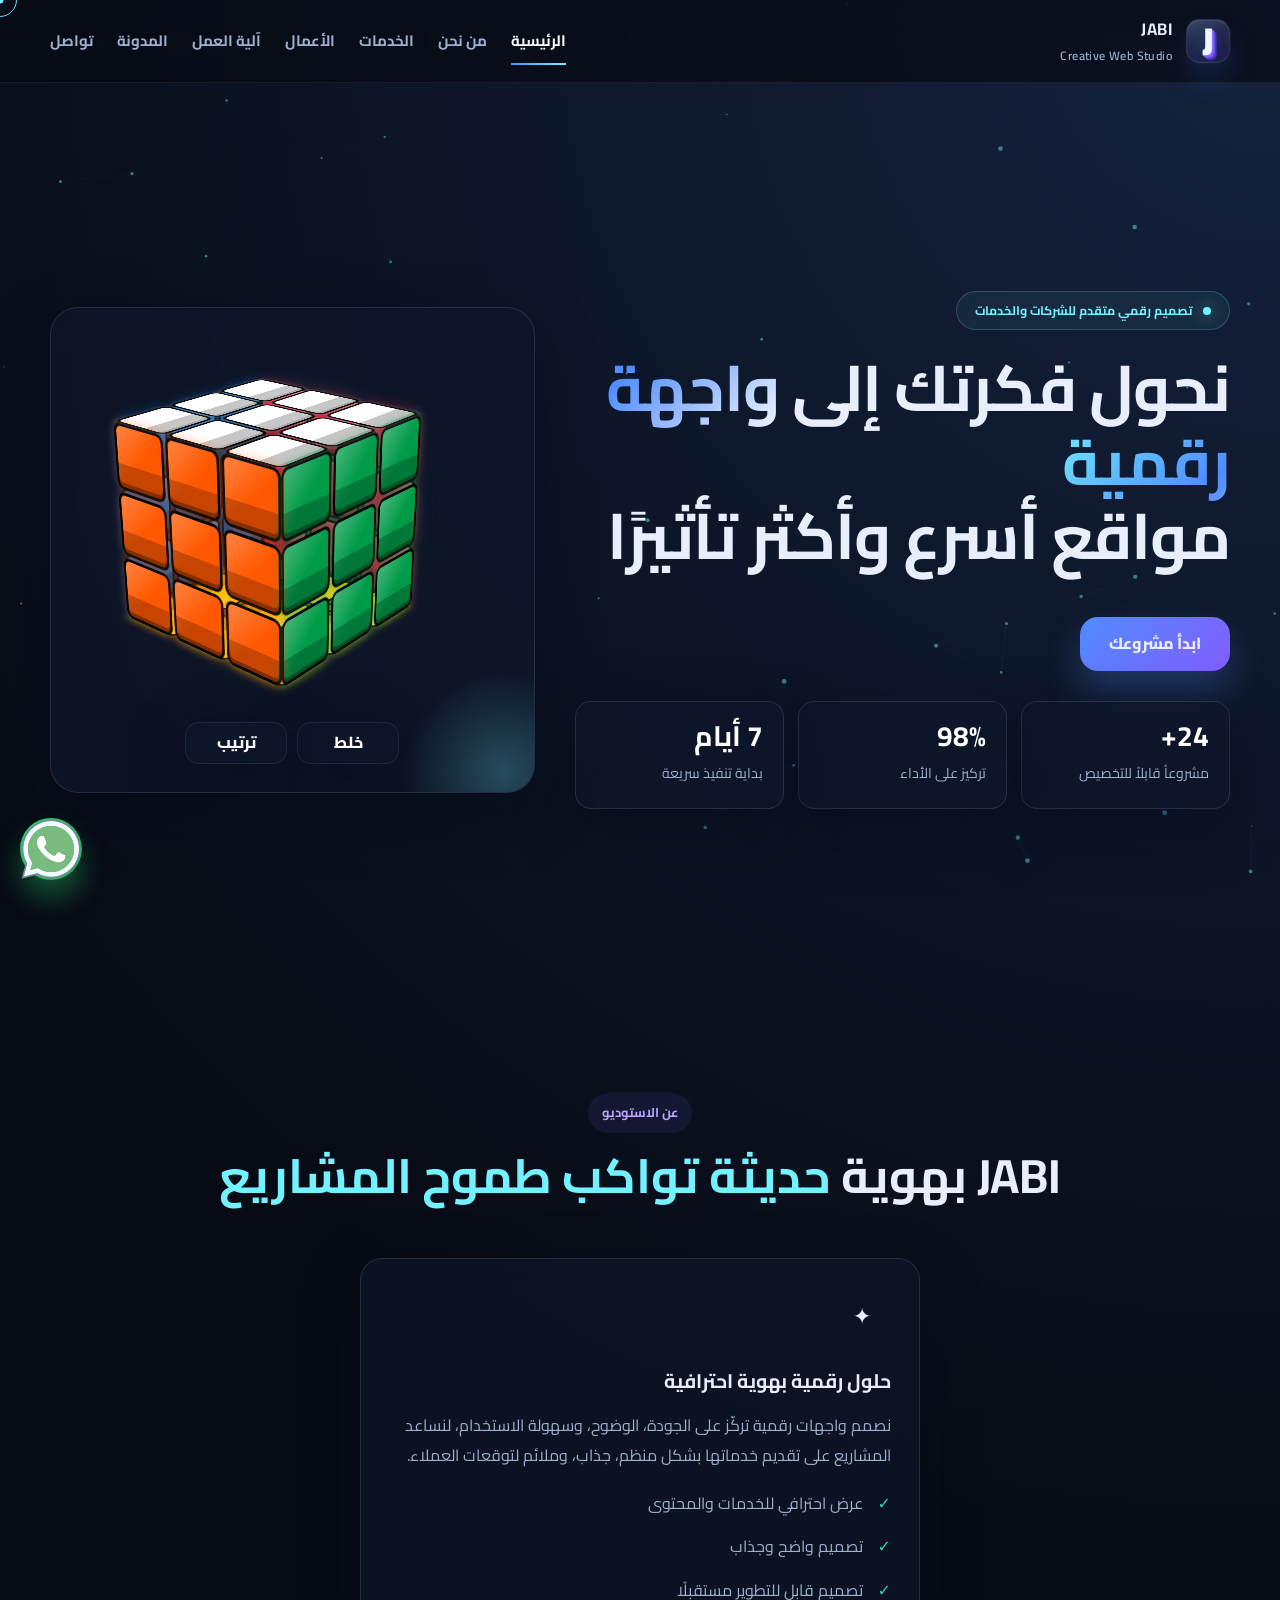
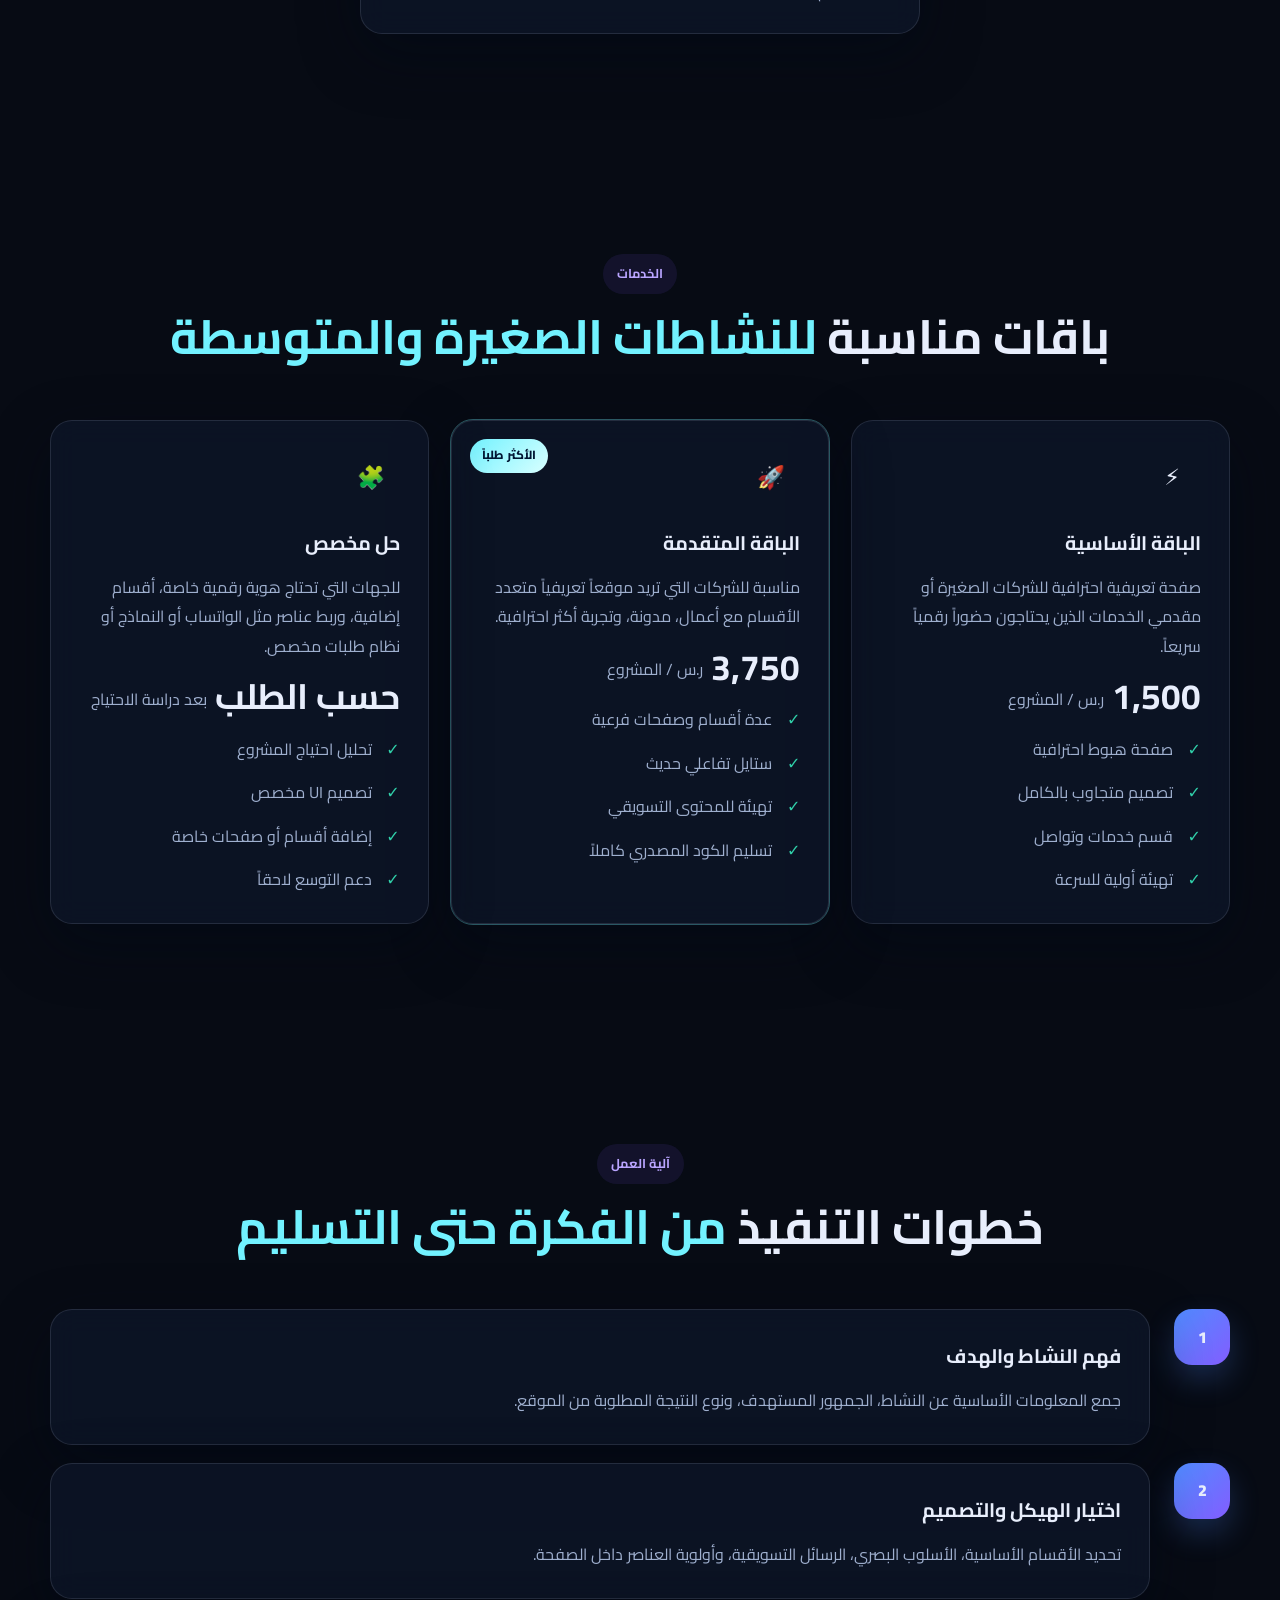
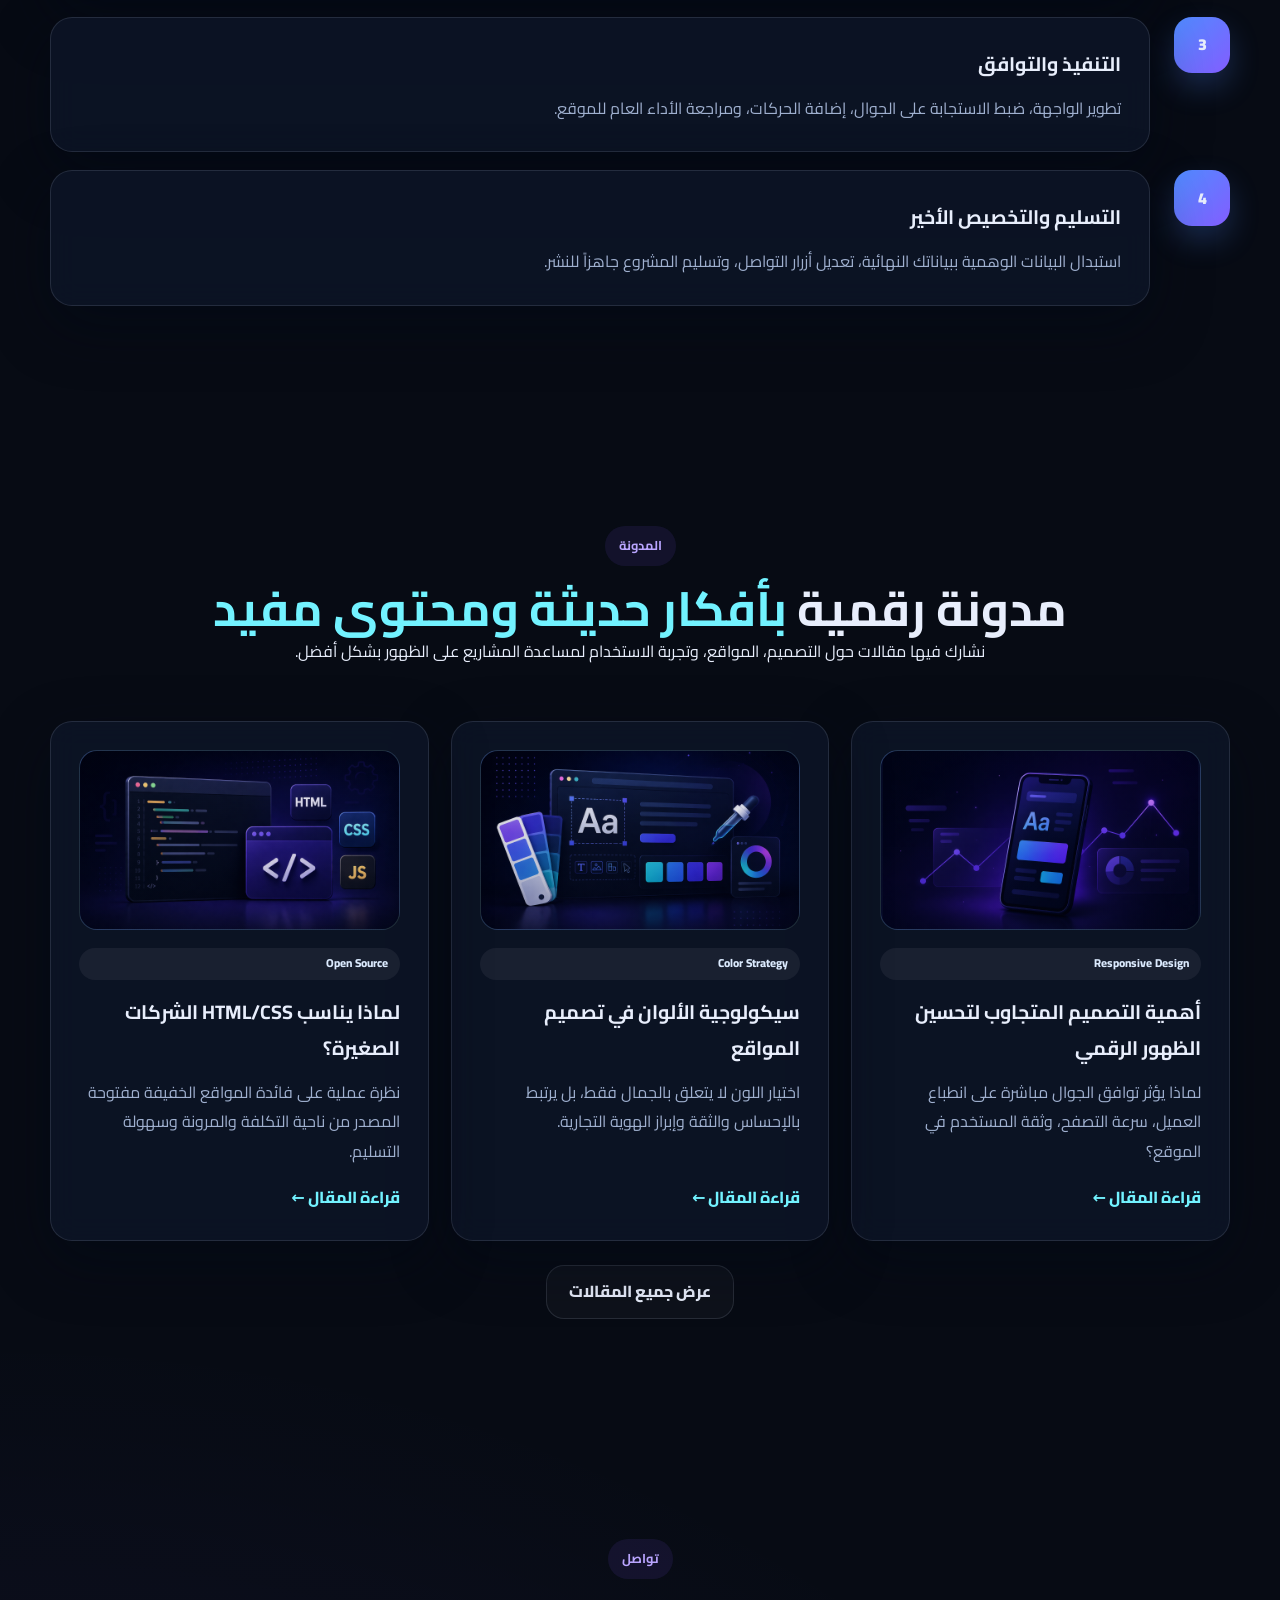
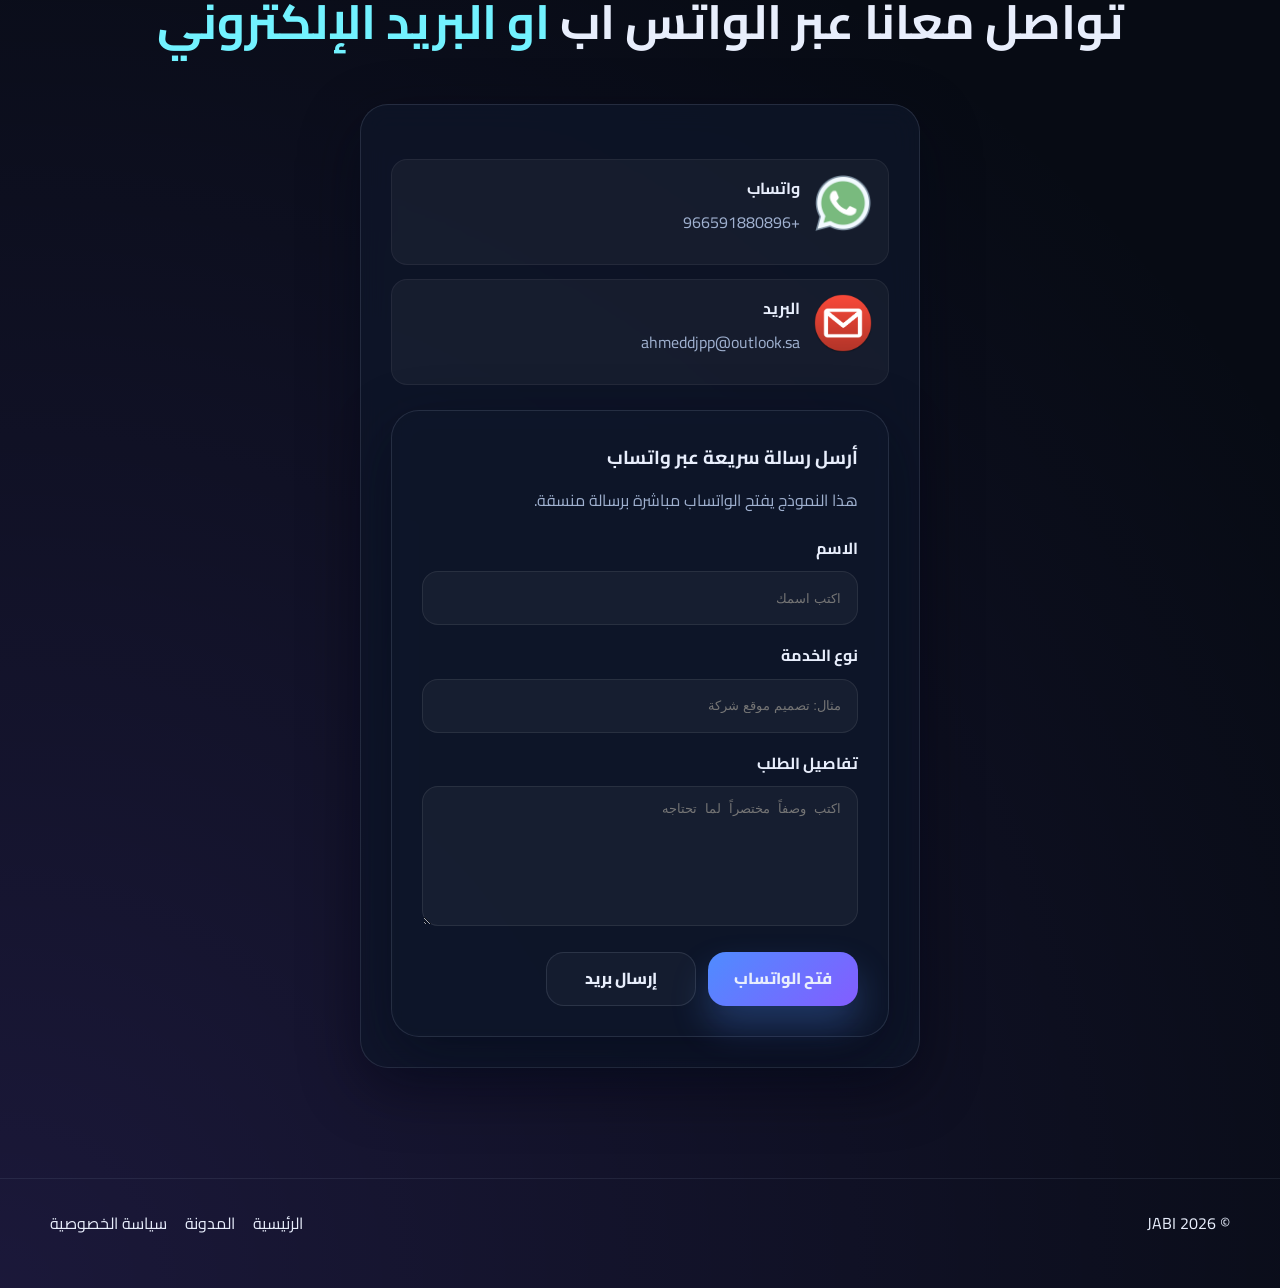
==== commit fb4f6eb6: "Update index.html" ====
--- a/index.html
+++ b/index.html
@@ -59,7 +59,6 @@
           
           <div class="hero-actions">
             <a href="#contact" class="btn btn-primary">ابدأ مشروعك</a>
-            <a href="#work" class="btn btn-secondary">شاهد الأعمال</a>
           </div>
           <div class="hero-metrics">
             <div class="metric glass">
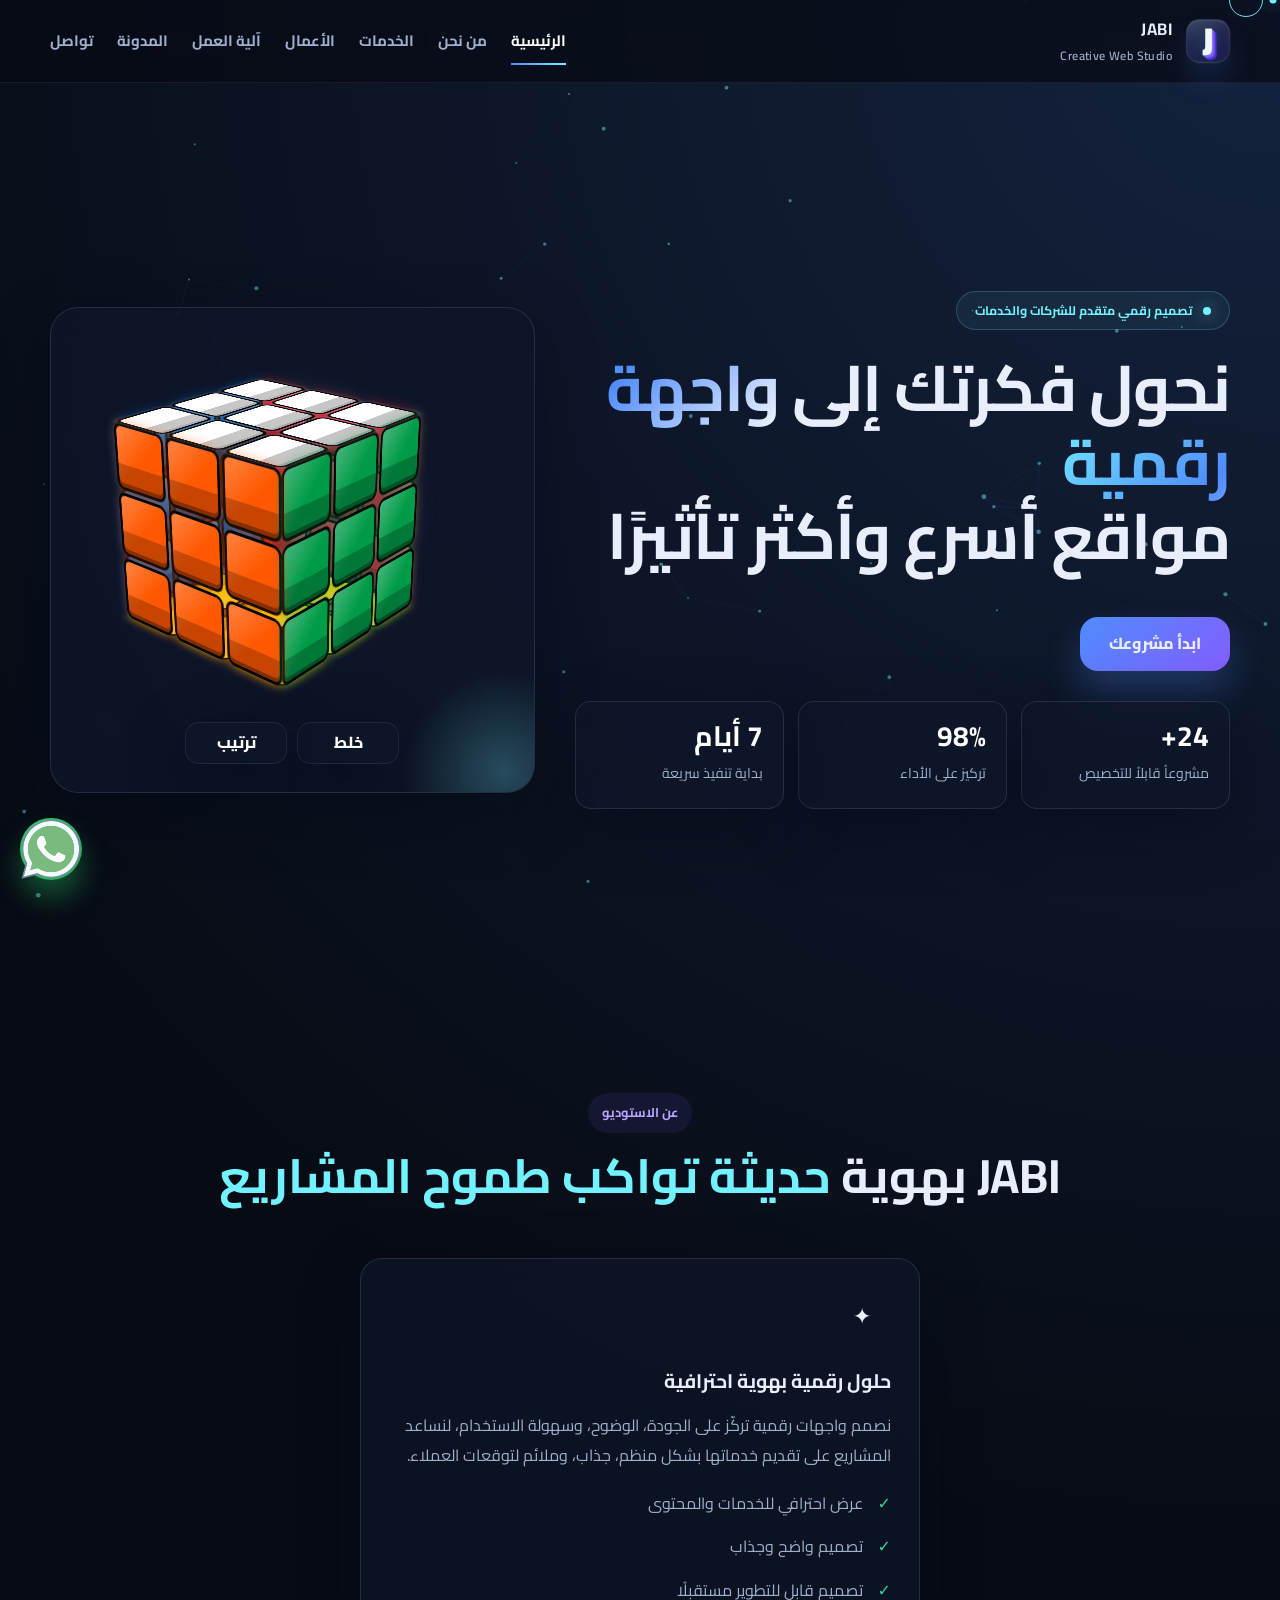
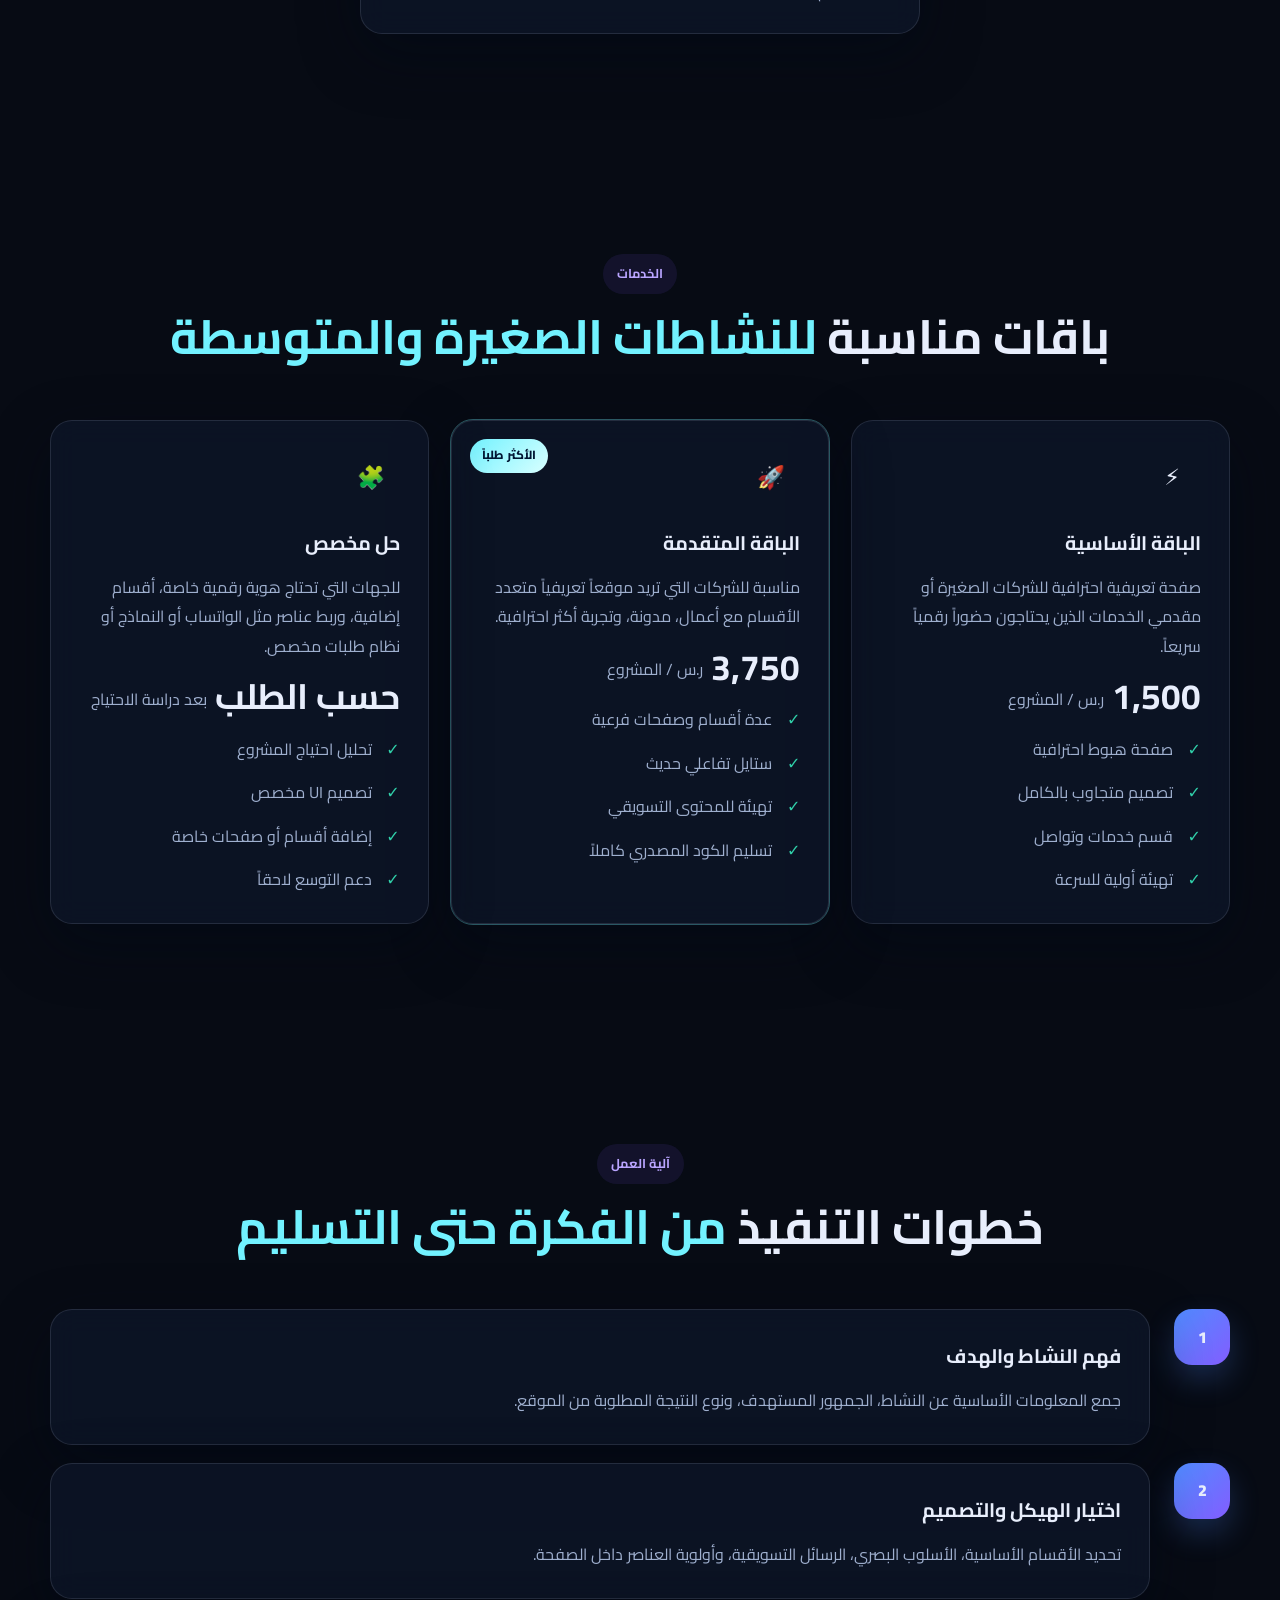
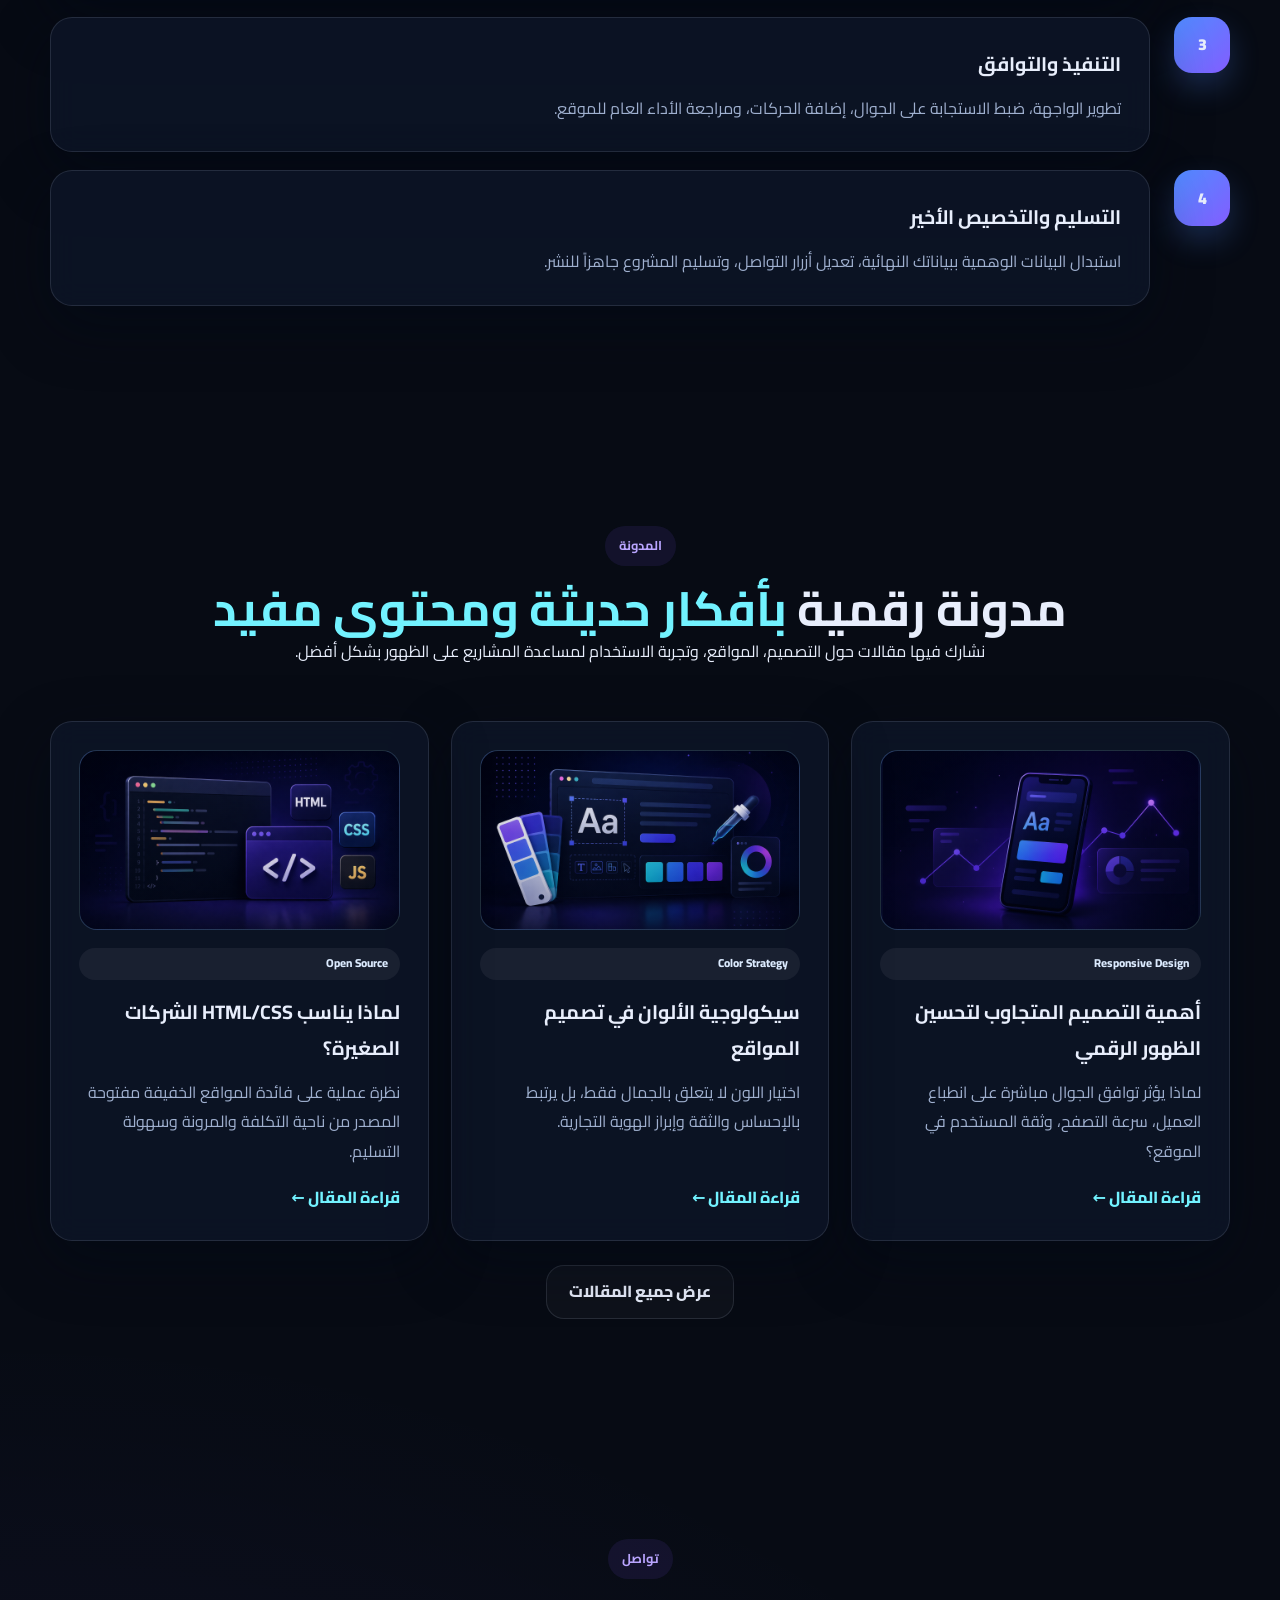
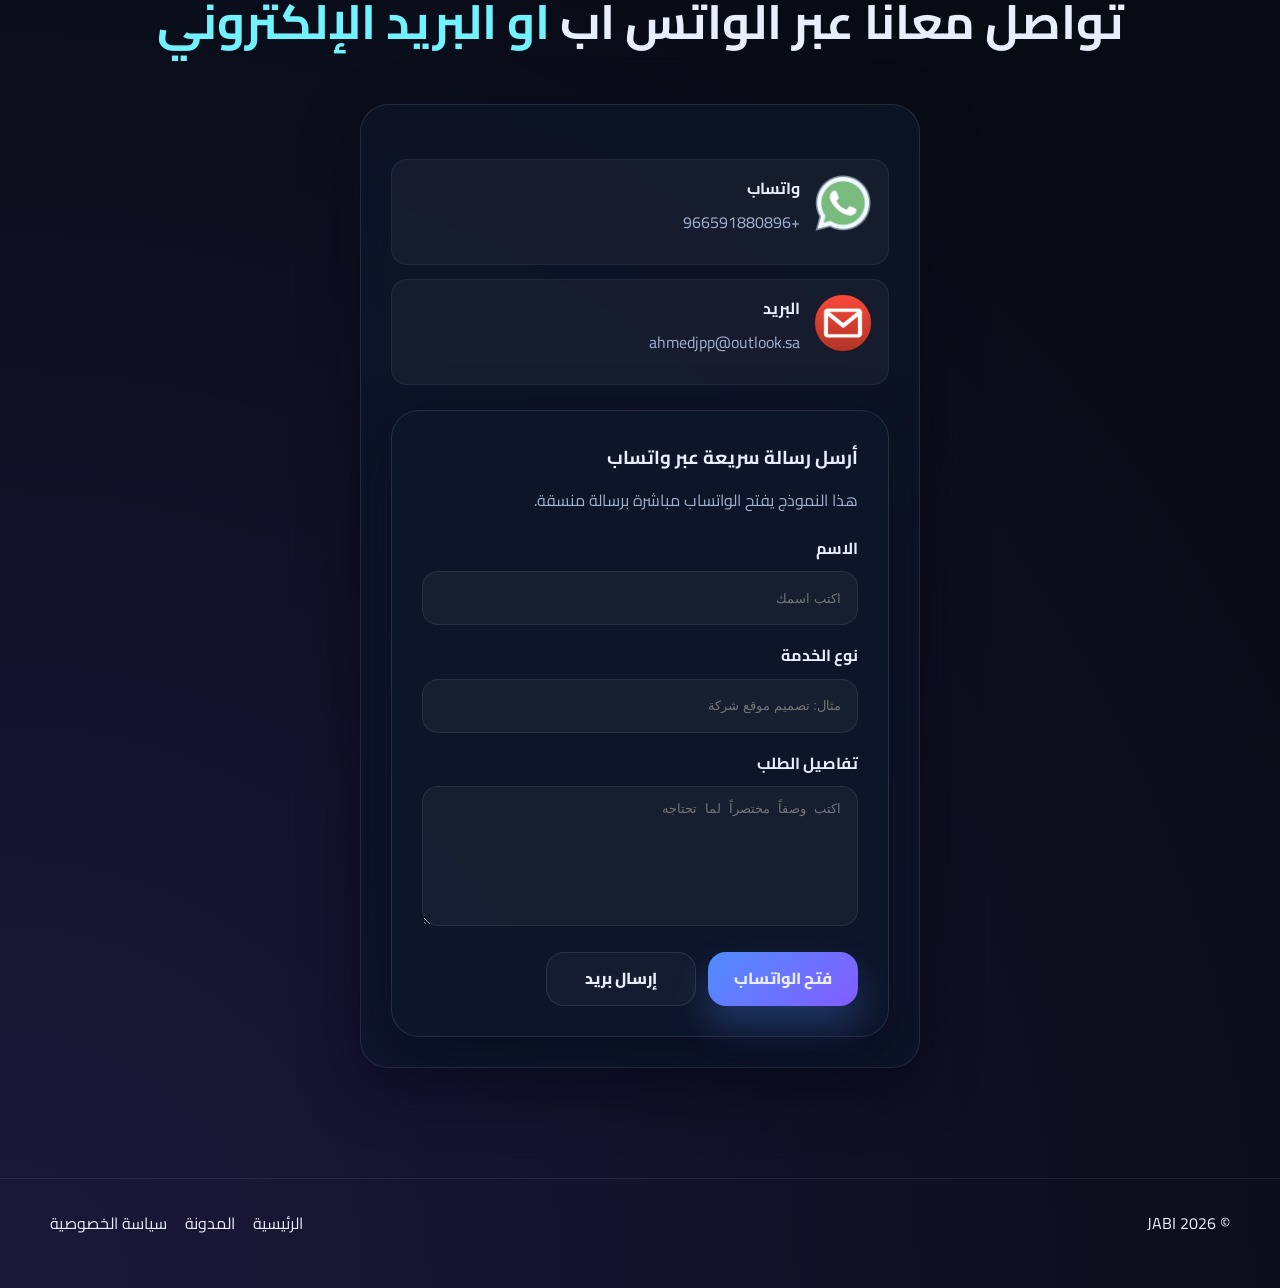
==== commit d69d92a5: "Correct email address in contact section" ====
--- a/index.html
+++ b/index.html
@@ -276,7 +276,7 @@
                   "></div>
                 <div>
                   <strong>البريد</strong>
-                  <a href="mailto:ahmeddjpp@outlook.sa">ahmeddjpp@outlook.sa</a>
+                  <a href="mailto:ahmeddjpp@outlook.sa">ahmedjpp@outlook.sa</a>
                 </div>
               </div>
             
